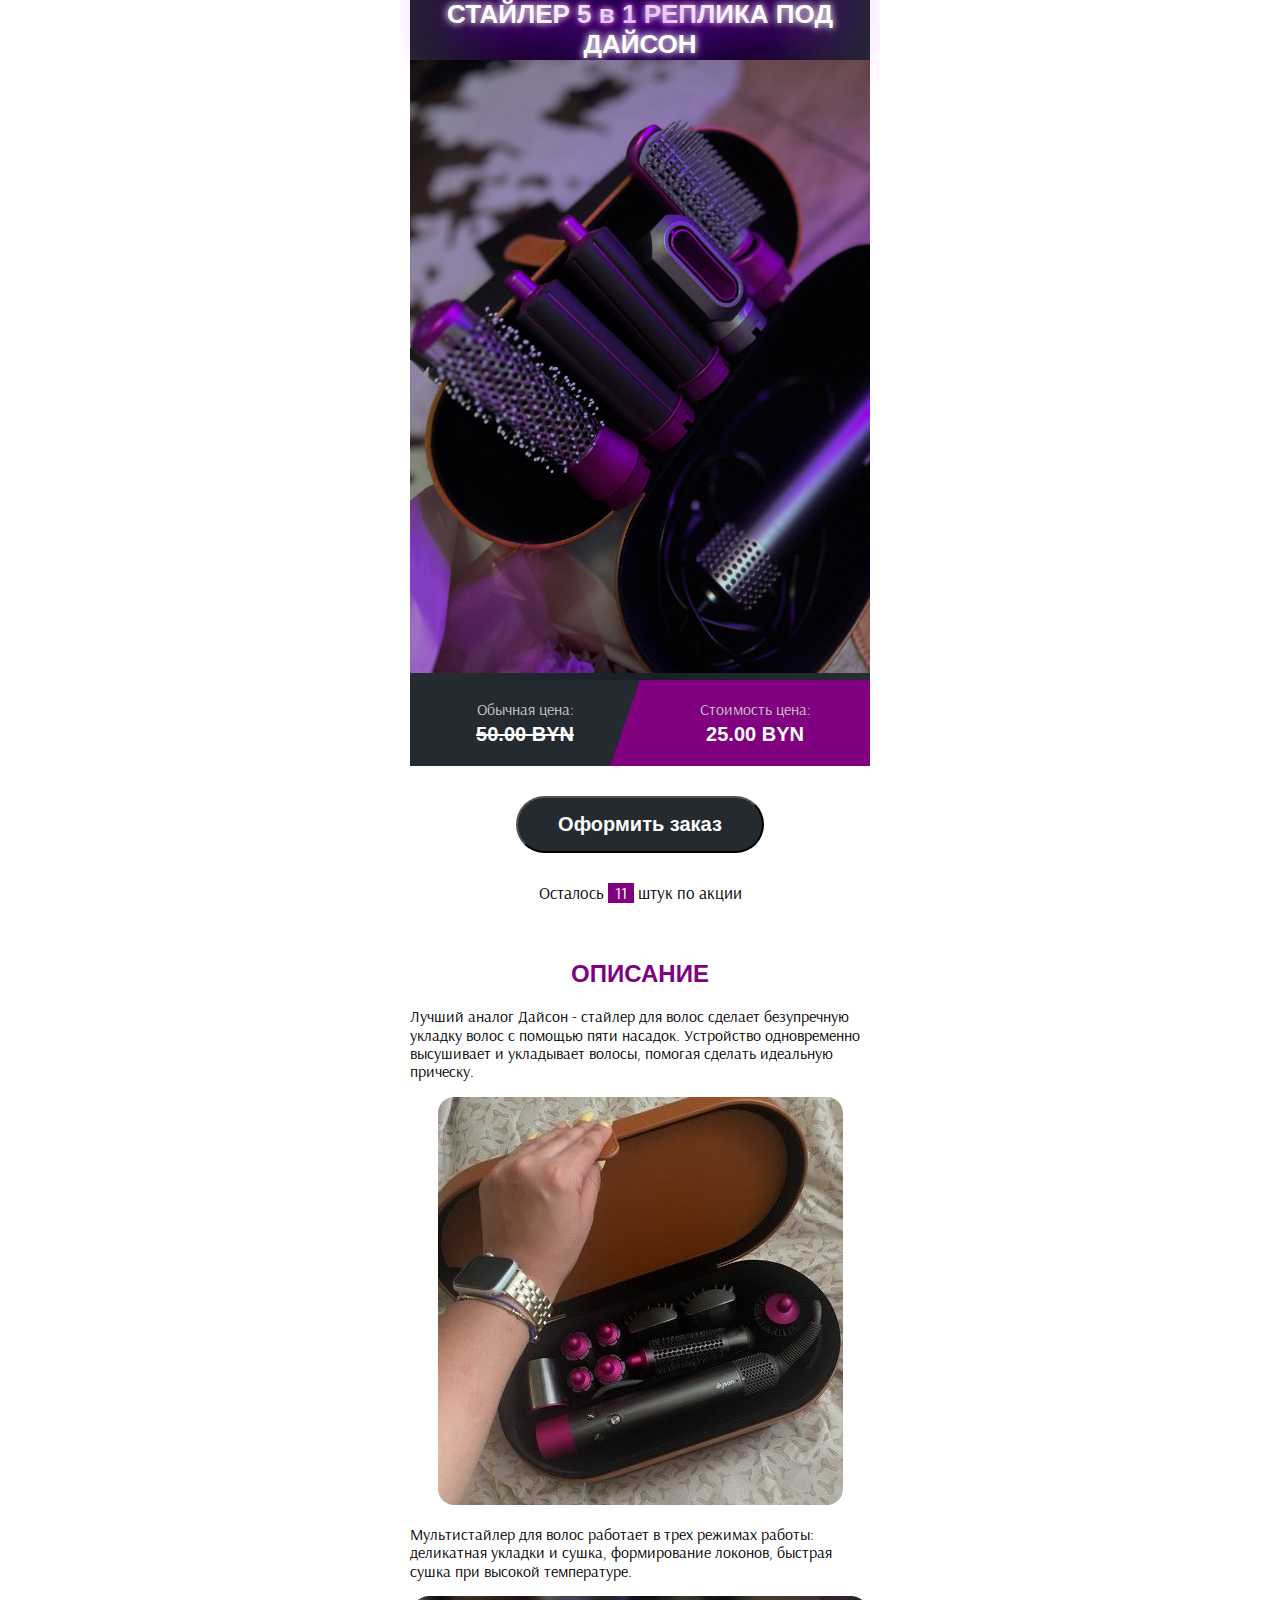
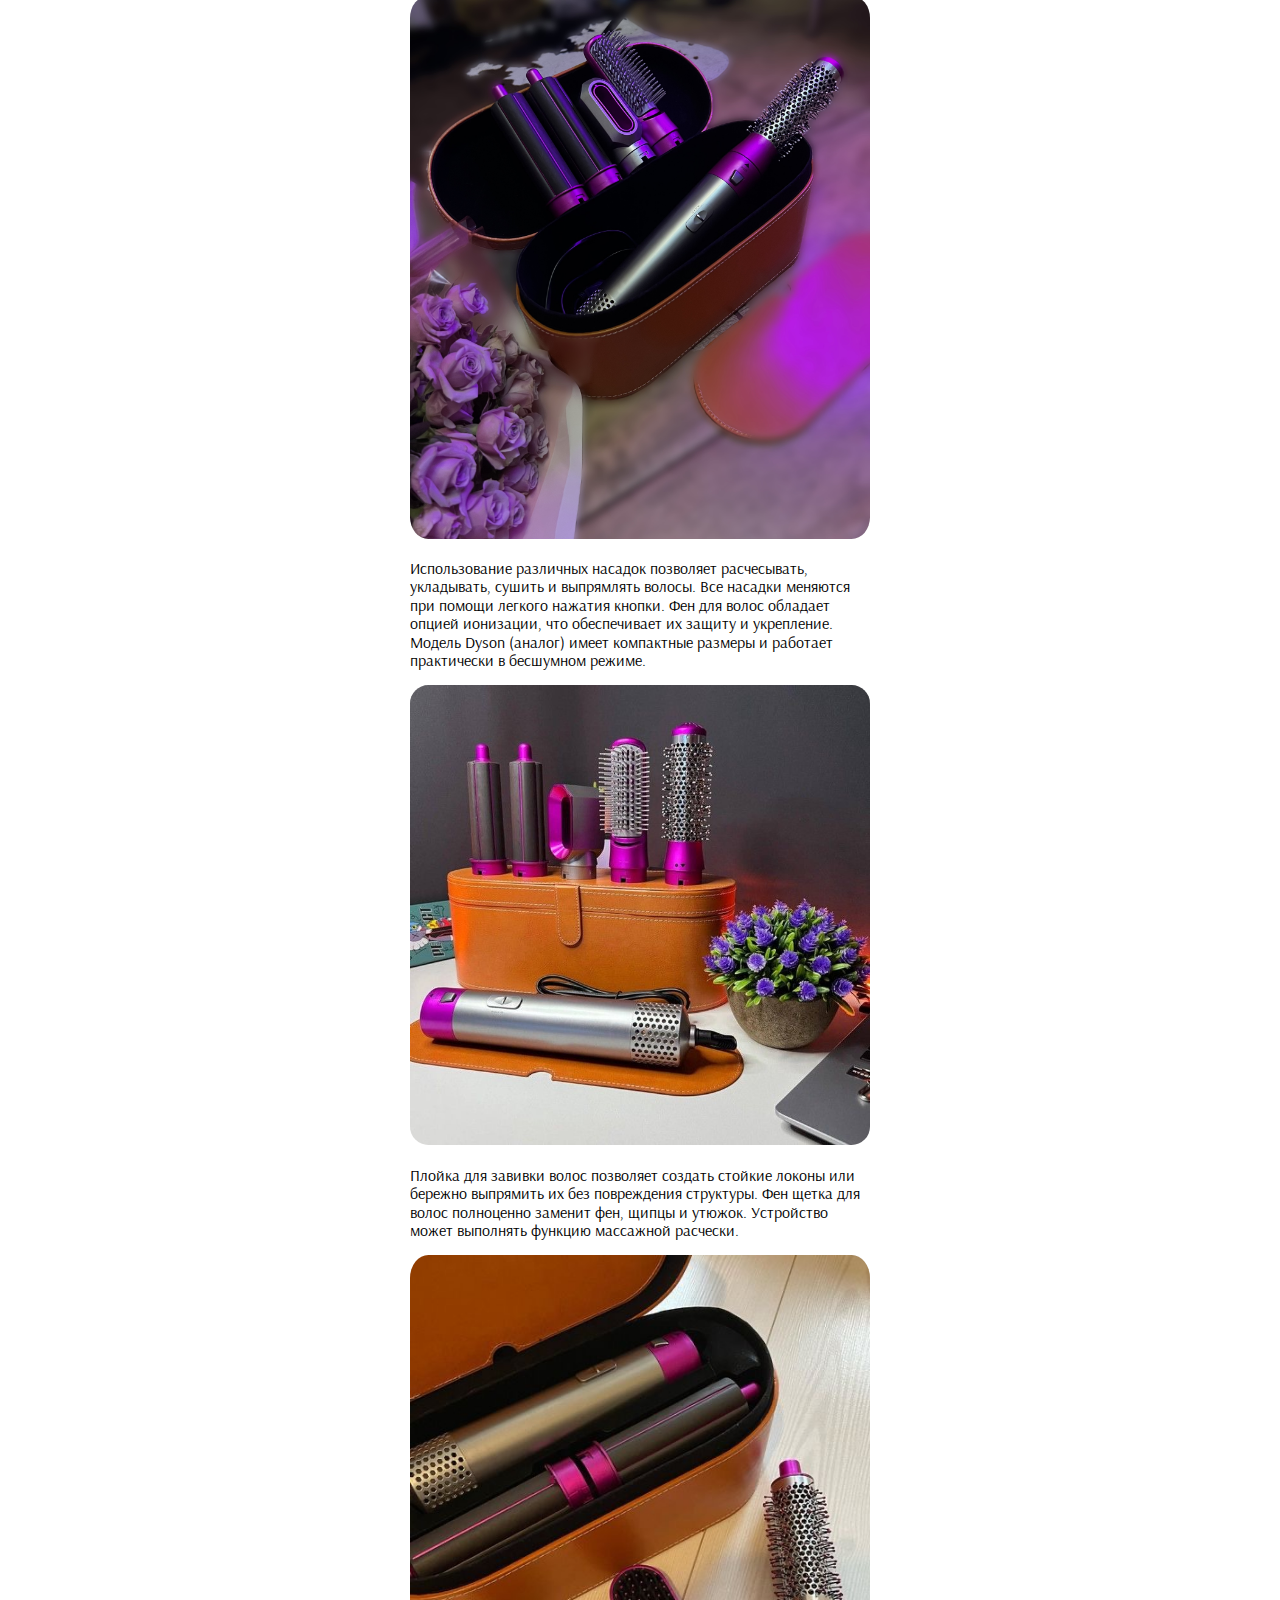
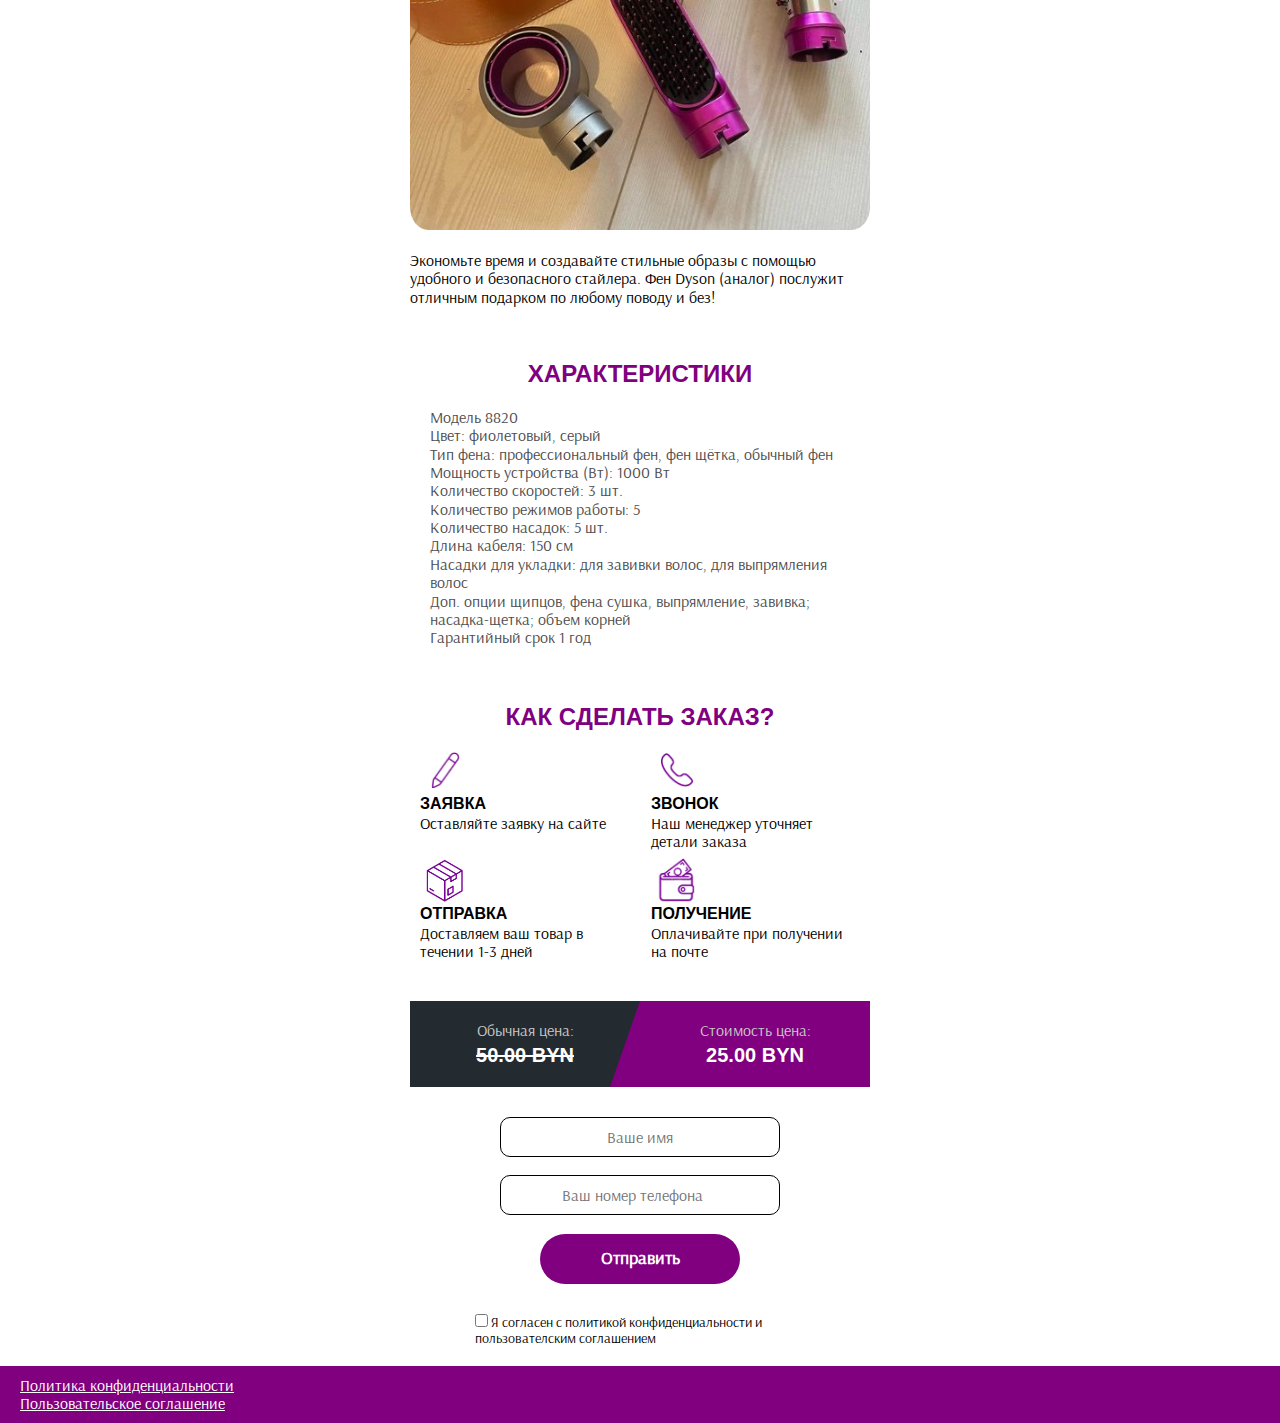
==== index.html @ 8eab5f80 "Add files via upload" ====
<!DOCTYPE html>
<html lang="en">
<head>
    <meta charset="UTF-8">
    <meta name="viewport" content="width=device-width, initial-scale=1.0">
    <title>Document</title>

    <link rel="stylesheet" href="normalize.css">
    <link rel="stylesheet" href="style.css">
</head>
<body>
    <main>
        <div class="container">
            <div class="wrapper">
                <h1 class="header__title neonText">СТАЙЛЕР 5 в 1 РЕПЛИКА ПОД ДАЙСОН
                <img class="img-hdr" src="img/IMG_9817.jpeg" alt=""></h1>
            </div>
        </div>
        

        <div class="price">
            <div class="container">
                <div class="main__price">
                    <div class="main__price-content content-1">
                        <p>Обычная цена:</p>
                        <h3 class="price-txt size" style="text-decoration: line-through;">50.00 BYN</h2>
                    </div>
                    <div class="main__price-content content-2">
                        <p>Стоимость цена:</p>
                        <h3 class="price-txt size">25.00 BYN</h2>
                    </div>
                </div>
            </div>
        </div> 
            
            
        <div class="main__btn">
            <button class="btn-style" id="#">Оформить заказ</button>
        </div> 

        <div class="sale">
            <div class="container">
                <p>Осталось <span class="sale-txt">11</span> штук по акции</p>
            </div>
        </div> <br><br>


        <div class="description">
            <div class="container">
                <div class="description__content">
                    <h2 class="description__title">ОПИСАНИЕ</h2>
                    <p class="description__txt">Лучший аналог Дайсон - стайлер для волос сделает безупречную укладку волос с помощью пяти насадок. Устройство одновременно высушивает и укладывает волосы, помогая сделать идеальную прическу. </p>
                    <div class="description__image"><img class="image" src="img/IMG_3408.JPG" alt=""></div>

                    <p class="description__txt">Мультистайлер для волос работает в трех режимах работы: деликатная укладки и сушка, формирование локонов, быстрая сушка при высокой температуре. </p>
                    <div class="description__image"><img class="image" src="img/IMG_9816.jpeg" alt=""></div>

                    <p class="description__txt">Использование различных насадок позволяет расчесывать, укладывать, сушить и выпрямлять волосы. Все насадки меняются при помощи легкого нажатия кнопки. Фен для волос обладает опцией ионизации, что обеспечивает их защиту и укрепление. Модель Dyson (аналог) имеет компактные размеры и работает практически в бесшумном режиме.</p>
                    <div class="description__image"><img class="image" src="img/IMG_2712.JPG" alt=""></div>   
                    <!--  -->

                    <p class="description__txt">Плойка для завивки волос позволяет создать стойкие локоны или бережно выпрямить их без повреждения структуры. Фен щетка для волос полноценно заменит фен, щипцы и утюжок. Устройство может выполнять функцию массажной расчески.</p>
                    <div class="description__image"><img class="image" src="img/IMG_2713.JPG" alt=""></div>
                    <!--  -->
                    
                    <p class="description__txt">Экономьте время и создавайте стильные образы с помощью удобного и безопасного стайлера. Фен Dyson (аналог) послужит отличным подарком по любому поводу и без!</p>
                </div>
            </div>
        </div> <br>


        <div class="character">
            <div class="container">
                <h2 class="character__title">ХАРАКТЕРИСТИКИ</h2>
                <ul>
                    <li>Модель 8820</li>
                    <li>Цвет: фиолетовый, серый</li>
                    <li>Тип фена: профессиональный фен, фен щётка, обычный фен</li>
                    <li>Мощность устройства (Вт): 1000 Вт</li>
                    <li>Количество скоростей: 3 шт.</li>
                    <li>Количество режимов работы: 5</li>
                    <li>Количество насадок: 5 шт.</li>
                    <li>Длина кабеля: 150 см</li>
                    <li>Насадки для укладки: для завивки волос, для выпрямления волос</li>
                    <li>Доп. опции щипцов, фена сушка, выпрямление, завивка; насадка-щетка; объем корней</li>
                    <li>Гарантийный срок 1 год</li>
                </ul>
            </div>
        </div> 


        <div class="order">
            <div class="container">
                <h2 class="order__title">КАК СДЕЛАТЬ ЗАКАЗ?</h2> 

                <div class="order__content">
                    <div class="order__content-1">
                        <div class="bg-cnt"><img class="phone" src="img/1.jpg" alt=""></div>
                        <h4>ЗАЯВКА</h4>
                        <p>Оставляйте заявку на сайте</p>
                    </div>

                    <div class="order__content-2">
                        <div class="bg-cnt"><img class="phone" src="img/2.jpg" alt=""></div>
                        <h4>ЗВОНОК</h4>
                        <p>Наш менеджер уточняет детали заказа</p>
                    </div>

                    <div class="order__content-3">
                        <div class="bg-cnt"><img class="element" src="img/3.jpg" alt=""></div>
                        <h4>ОТПРАВКА</h4>
                        <p>Доставляем ваш товар в течении 1-3 дней</p>
                    </div>

                    <div class="order__content-4">
                        <div class="bg-cnt"><img class="element" src="img/4.jpg" alt=""></div>
                        <h4>ПОЛУЧЕНИЕ</h4>
                        <p>Оплачивайте при получении на почте</p>
                    </div>
                </div>
            </div>
        </div>


        <div class="price">
            <div class="container">
                <div class="main__price">
                    <div class="main__price-content content-1">
                        <p>Обычная цена:</p>
                        <h3 class="price-txt size" style="text-decoration: line-through;">50.00 BYN</h2>
                    </div>
                    <div class="main__price-content content-2">
                        <p>Стоимость цена:</p>
                        <h3 class="price-txt size">25.00 BYN</h2>
                    </div>
                </div>
            </div>
        </div>  


        <div class="connection">
            <div class="container">
                <form  action="https://api.web3forms.com/submit" method="POST">
                    <!-- web3forms.com -->
                    <input
                    type="hidden"
                    name="access_key"
                    value="1832292f-d23a-4a47-8dd7-c31c534f6032"
                    />

                    <div class="connection__form">
                    <input
                    class="connection__input"
                    type="text"
                    name="name"
                    required
                    autocomplete="off"
                    placeholder="Ваше имя"
                  /></div> <br>

                  <div class="connection__form">
                  <input
                    class="connection__input"
                    type="number"
                    name="number"
                    required
                    autocomplete="off"
                    placeholder="Ваш номер телефона"
                  /></div> <br>

                  <div class="connection__el">
                  <input
                  class="connection__sent"
                  type="submit"
                  name="send"
                  required
                  autocomplete="off"
                  value="Отправить"
                /></div>
                </form>
            </div>
        </div>


        <div class="check">
            <div class="container">
                <div>
                    <input type="checkbox" id="scales" name="scales" />
                    <label for="scales">Я согласен с политикой конфиденциальности и пользователским соглашением</label>
                </div>
            </div>
        </div>


        <div class="footer">
            <div class="container"></div>
                <a href="#">Политика конфиденциальности</a><br>
                <a href="#">Пользовательское соглашение</a>
            </div>
        </div>
    </main>
</body>
</html>
---- style.css ----
html {
    box-sizing: border-box;
}

*,
*::before,
*::after {
    box-sizing: inherit;
}

a {
    color: inherit;
    text-decoration: none;
}

img {
    max-width: 100%;
}

@font-face {
    font-family: "Arsenal";
    src: url(fonts/Arsenal/Arsenal-Regular.ttf);
}

body {
    font-family: Arial, Helvetica, sans-serif;
}

p {
    font-family: "Arsenal";
}

.container {
    max-width: 480px !important;
    overflow: hidden;
    margin: 0 auto;
    background-color: #fff;
    padding: 0px 10px;
}
.wrapper {
    width: 100%;
}
.header__title {
    background: linear-gradient(90deg, #262D33 0%, rgb(24,31,37) 50%, #262D33 100%); /* ************* */
    color: #fff;
    font-size: 26px;
    font-weight: 700;
    text-align: center;
    margin: 0;
}

.neonText {
  color: #fff;
  text-shadow:
    0 0 7px #ffffffdb,
    0 0 10px #ffffff8e,
    0 0 42px rgb(144, 0, 211),
    0 0 82px rgb(144, 0, 211),
    0 0 92px rgb(144, 0, 211),
    0 0 102px rgb(144, 0, 211),
    0 0 151px rgb(144, 0, 211);
}
.img-hdr {
    max-width: 100%;
    height: auto;
}


/* price */
.main__price-content {
    width: 230px;
    text-align: center;
    float: left;
    color: #fff;
    padding: 20px 0;
}
.content-1 {
    background-color: #232a30;
}
.content-2 { 
    background-color: purple;  
}
.content-2:before {
    display: inline-block;
    margin: 0;
    margin-left: -145px;
    margin-top: -20px;
    position: absolute;
    content: '';
    width: 0;
      height: 0;
      border-bottom: 86.4px solid purple;
      border-left: 30px solid transparent;
}
.main__price-content p {
    margin: 0;
    padding-bottom: 5px;
    color: #c9c9c9;
}
.price-txt {
    margin: 0;
    font-weight: 800;
}
.size {
    font-size: 20px;
}


/* main__btn */
.main__btn {
    padding: 30px 10px;
    display: flex;
    justify-content: center;

}
.btn-style {
    background-color: #232a30;
    color: #fff;
    font-weight: 800;
    border-radius: 50px;
    border-color: none;
    font-size: 20px;
    padding: 15px 40px;
    animation: btn-style .6s infinite linear;
    transition: all .2s;
}
.btn-style:hover {
    animation: none;
}
@keyframes btn-style {
    0% {
      box-shadow: 0 0 10px 0px purple, 0 0 10px 0px purple; 
    }
    100% {
      box-shadow: 0 0 18px 6px rgba(255, 48, 26, 0), 0 0 4px 25px rgba(255, 48, 26, 0); 
    } 
}


/* sale */
.sale {
    text-align: center;
    font-size: 17px;
}
.sale p {
    margin: 0;
}
.sale-txt {
    padding: 7px;
    background-color: purple;
    color: #fff;
}


/* description */
.description__title {
    text-align: center;
    color: purple;
}
.description-txt {
    font-size: 14px;
    color: rgb(78, 77, 77);
}
.description__image {
    margin: 0 auto;
    text-align: center;
}
.image {
    border-radius:4%;
    overflow:hidden;
}


/* character */
.character ul {
    font-family: "Arsenal";
    list-style-type: none;
    color: rgb(78, 77, 77);
    font-size: 16px;
    padding: 0 20px;
}
.character__title {
    color: purple;
    text-align: center;
}


/* order */
.order {
    margin: 20px 20px 40px 20px;
}
.order__title {
    color: purple;
    text-align: center;
}
.order__content h4 {
    margin: 0;
}
.order__content p {
    margin: 0;
}
.order__content {
    display: grid;
    grid-template-columns: 1fr 1fr;
    gap: 5%;
    margin: 10px;

}
.bg-cnt {
    display: flex;
    justify-content: center;
    align-items: center;
    width: 40px;
    height: 40px;
    margin-bottom: 5px;
    margin-left: 5px;
}
.phone {
    width: 35px;
}
.element {
    width: 40px;
}


/* connection */
.connection {
    margin: 30px;
}
.connection__form {
    display: flex;
    justify-content: center;
}
.connection__input {
    font-family: "Arsenal";
    width: 280px;
    height: 40px;
    border: 1px solid;
    border-radius: 10px;
    padding: 7px 50px;
    text-align: center;
    background-color: #ffffffdf;
    font-size: 16px;
}
.connection__el {
    text-align: center;
}
.connection__sent {
    font-family: "Arsenal";
    width: 200px;
    height: 50px;
    border-radius: 50px;
    border: none;
    background-color: purple;
    color: #fff;
    font-weight: 600;
    font-size: 18px;
}
.connection__sent:hover {
    color: purple;
    background-color: #fff;
    font-weight: 600;
    border: 3px solid purple;
}


/* check */
.check {
    font-family: "Arsenal";
    margin: 0 auto;
    width: 350px;
    margin-bottom: 20px;
    font-size: 14px;
}


/* footer */
.footer {
    font-family: "Arsenal";
    background-color: purple;
    padding: 10px 20px 10px 20px;
    color: #fff;
    text-decoration: underline;
}
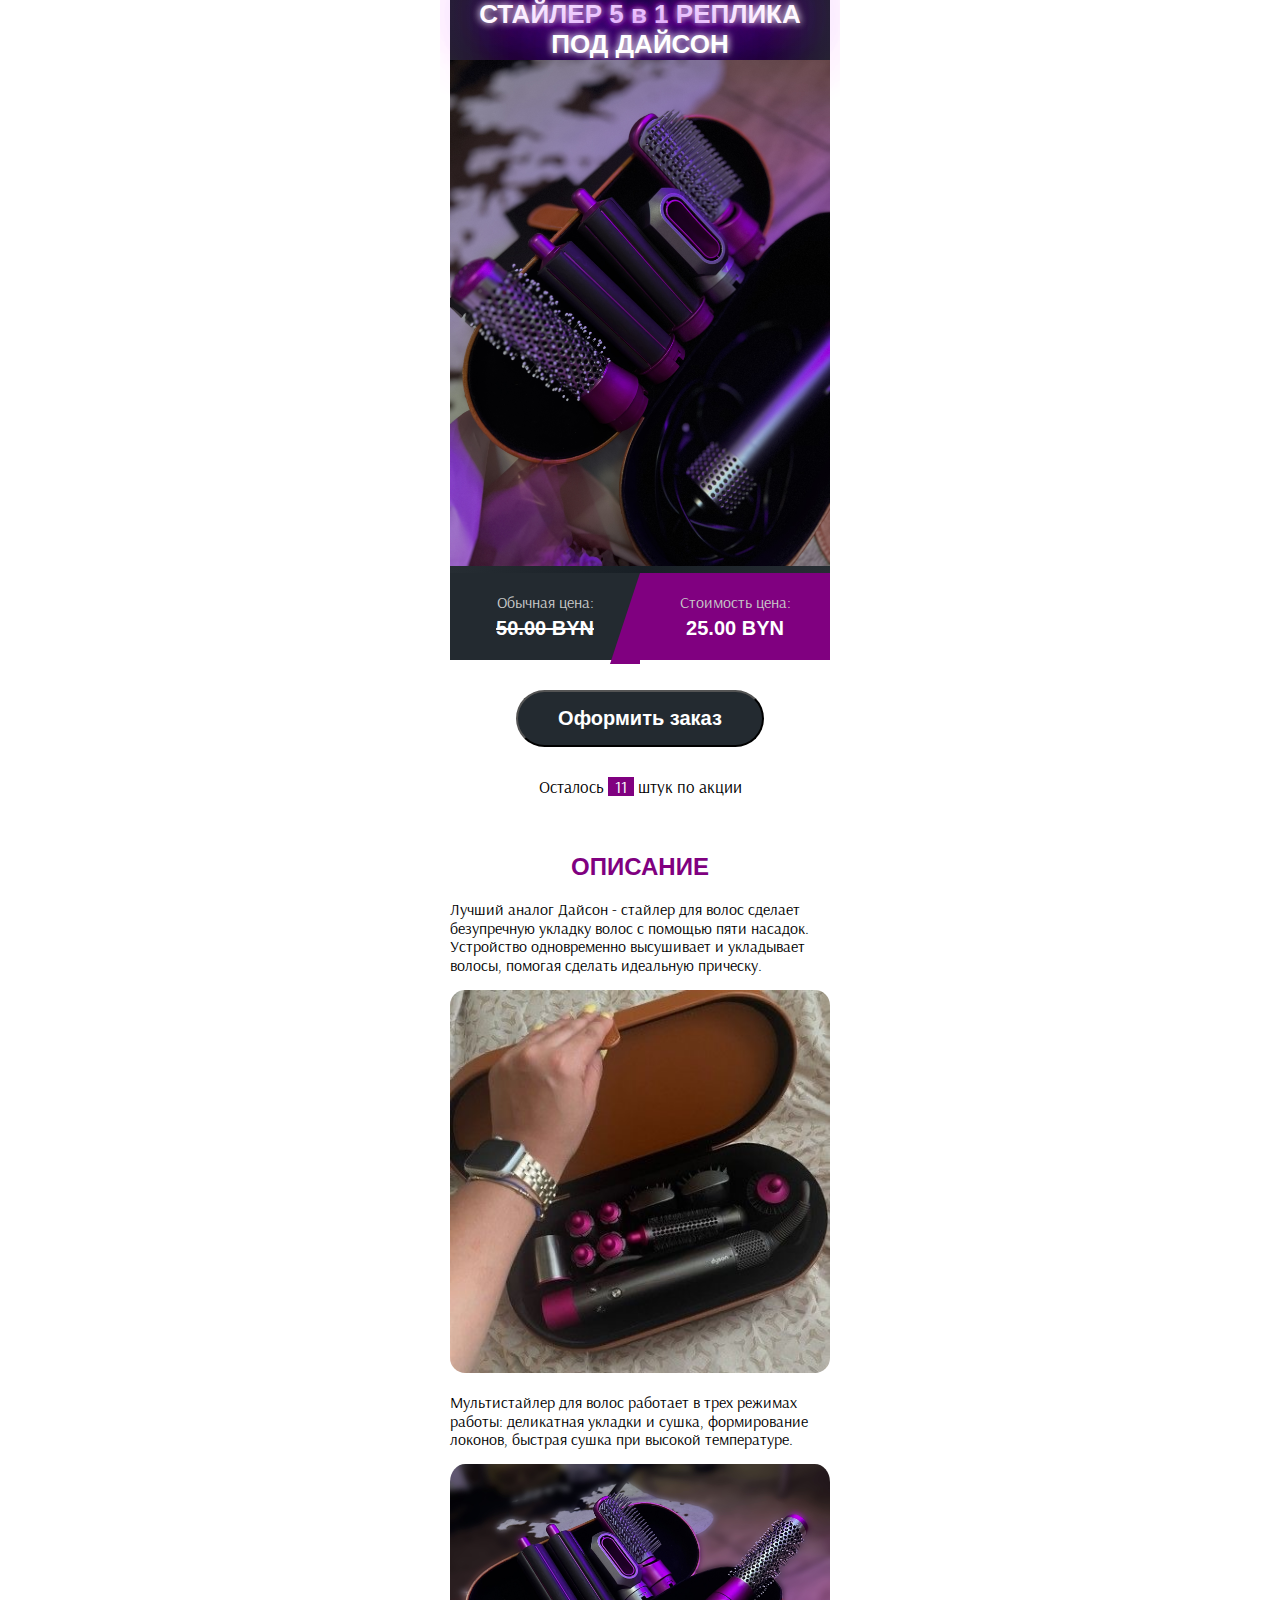
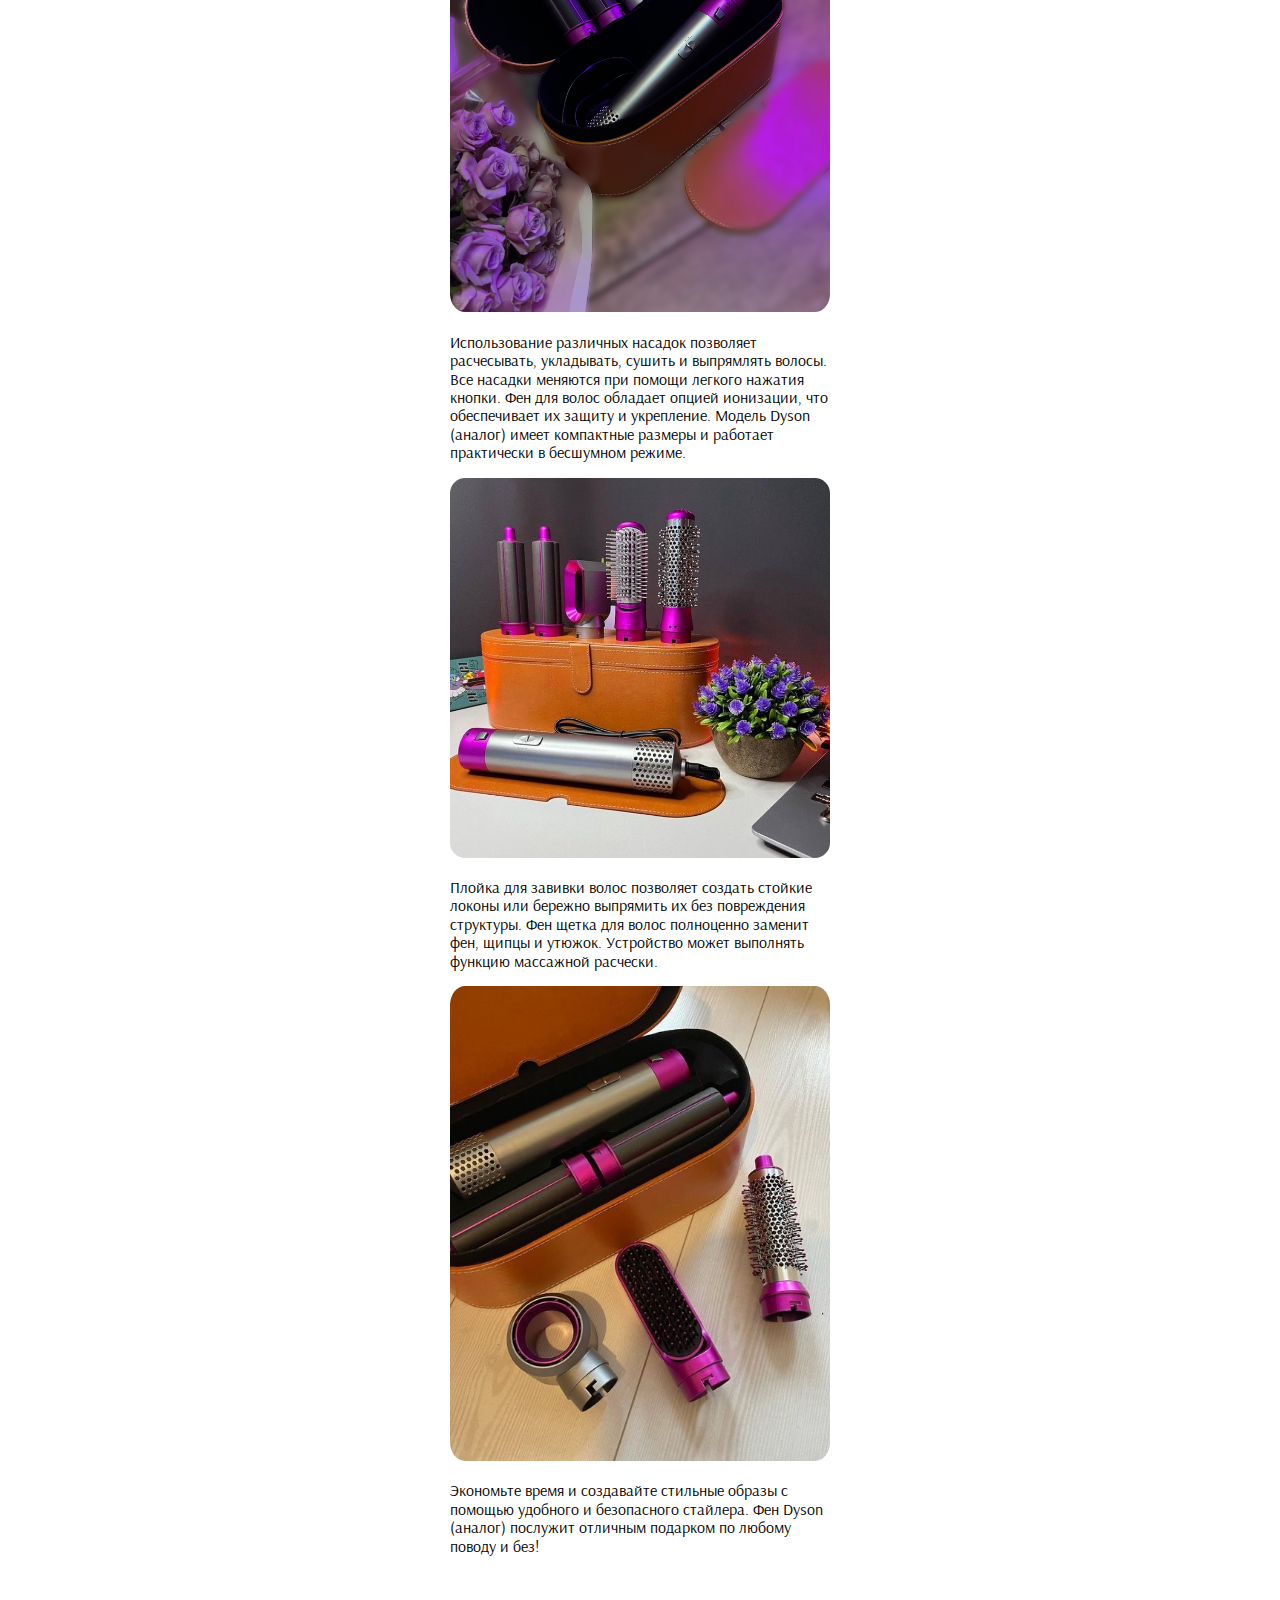
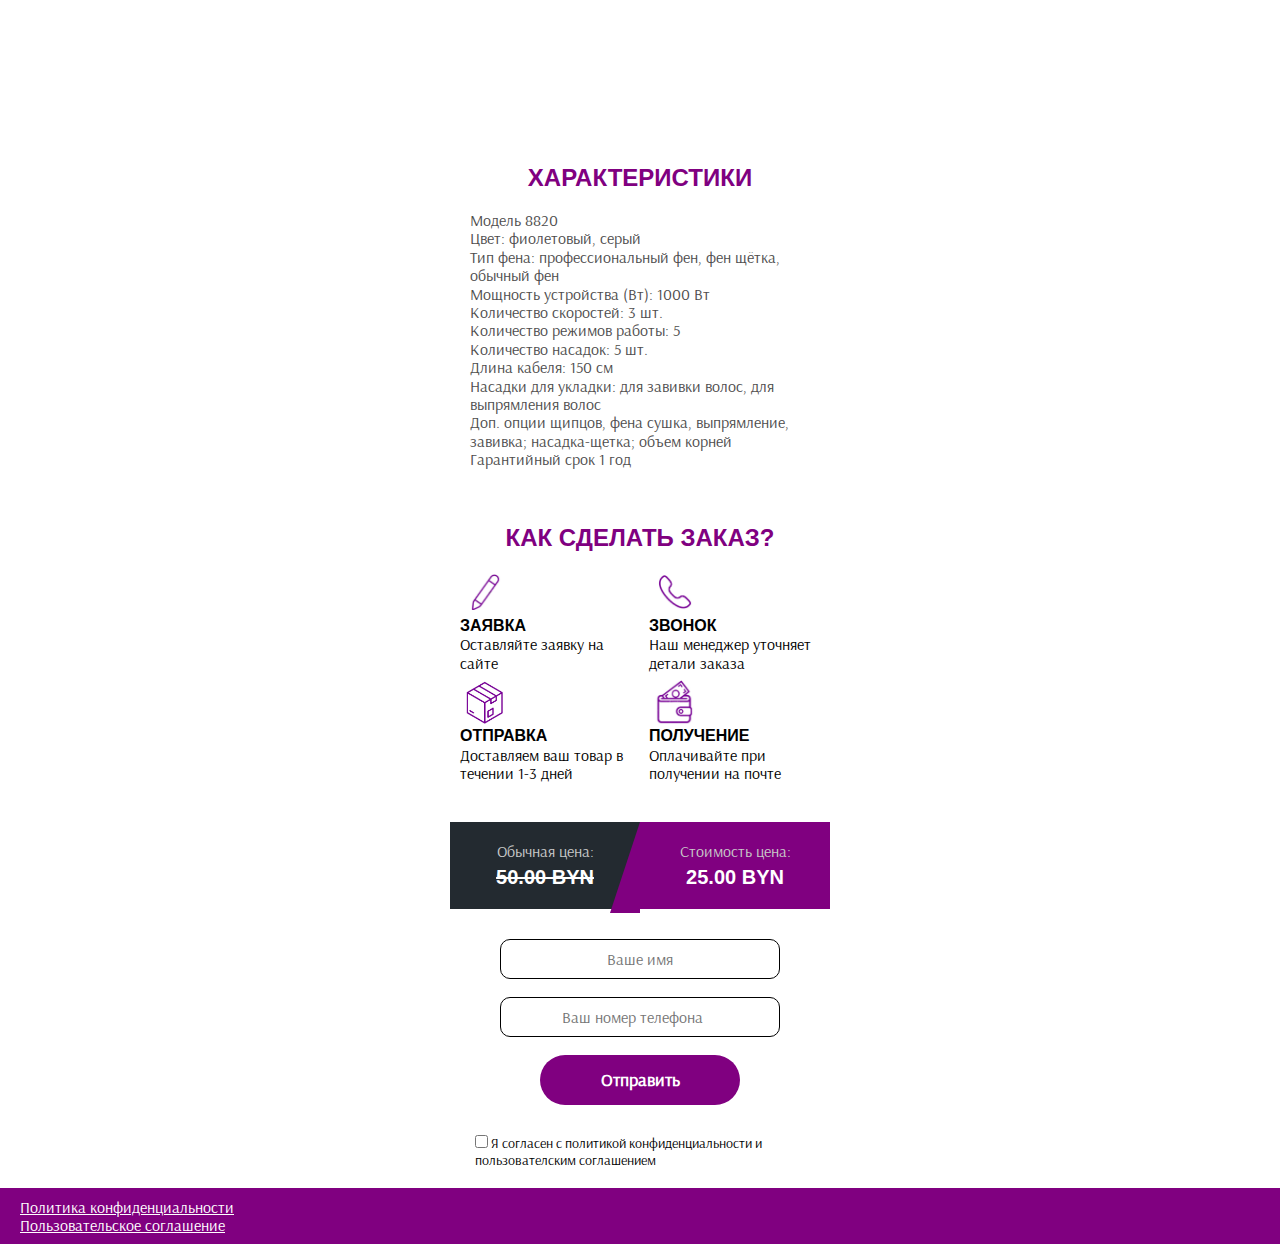
==== commit 36c90530: "Add files via upload" ====
--- a/index.html
+++ b/index.html
@@ -35,7 +35,7 @@
             
             
         <div class="main__btn">
-            <button class="btn-style" id="#">Оформить заказ</button>
+            <button class="btn-style"><a href="#form">Оформить заказ</a></button>
         </div> 
 
         <div class="sale">
@@ -64,6 +64,7 @@
                     <!--  -->
                     
                     <p class="description__txt">Экономьте время и создавайте стильные образы с помощью удобного и безопасного стайлера. Фен Dyson (аналог) послужит отличным подарком по любому поводу и без!</p>
+                    <div class=""><video width="350px" src="IMG_3468.MOV"></video></div>
                 </div>
             </div>
         </div> <br>
@@ -138,7 +139,7 @@
         </div>  
 
 
-        <div class="connection">
+        <div class="connection" id="form">
             <div class="container">
                 <form  action="https://api.web3forms.com/submit" method="POST">
                     <!-- web3forms.com -->
--- a/style.css
+++ b/style.css
@@ -31,7 +31,7 @@
 }
 
 .container {
-    max-width: 480px !important;
+    max-width: 400px !important;
     overflow: hidden;
     margin: 0 auto;
     background-color: #fff;
@@ -68,7 +68,7 @@
 
 /* price */
 .main__price-content {
-    width: 230px;
+    width: 190px;
     text-align: center;
     float: left;
     color: #fff;
@@ -83,13 +83,13 @@
 .content-2:before {
     display: inline-block;
     margin: 0;
-    margin-left: -145px;
+    margin-left: -125px;
     margin-top: -20px;
     position: absolute;
     content: '';
     width: 0;
       height: 0;
-      border-bottom: 86.4px solid purple;
+      border-bottom: 91px solid purple;
       border-left: 30px solid transparent;
 }
 .main__price-content p {
@@ -284,3 +284,44 @@
 }
 
 
+@media (max-width: 415px) {
+    .container {
+        max-width: 350px !important;
+    }
+    .main__price-content {
+        width: 165px;
+    }
+    .content-2:before {
+        margin-left: -112px;
+        content: '';
+        width: 0;
+        height: 0;
+        border-bottom: 91px solid purple;
+        border-left: 30px solid transparent;
+    }
+}
+
+@media (max-width: 370px) {
+    .container {
+        max-width: 330px !important;
+    }
+    .main__price-content {
+        width: 155px;
+    }
+    .content-2:before {
+        margin-left: -108px;
+        content: '';
+        width: 0;
+        height: 0;
+        border-bottom: 87px solid purple;
+        border-left: 30px solid transparent;
+    }
+    .size {
+        font-size: 17px;
+    }
+    video {
+        width: 320px;
+    }
+}
+
+
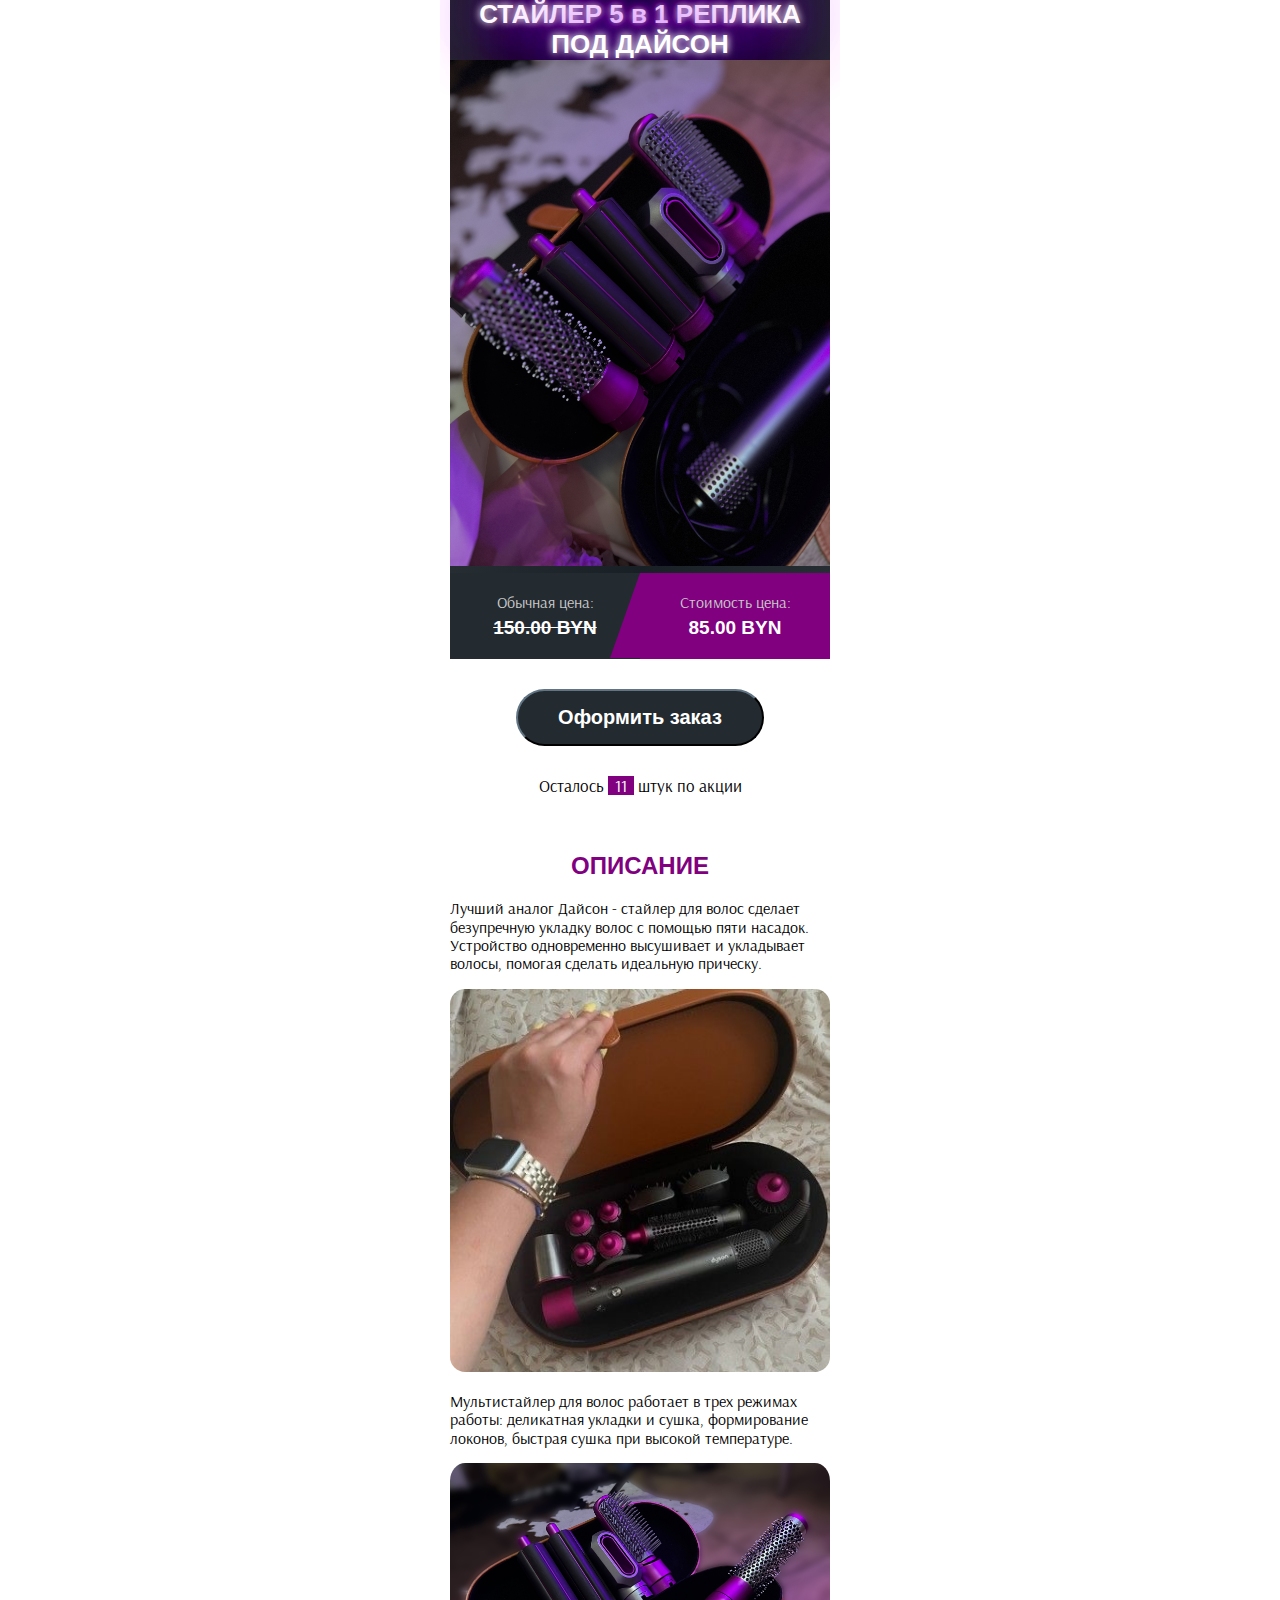
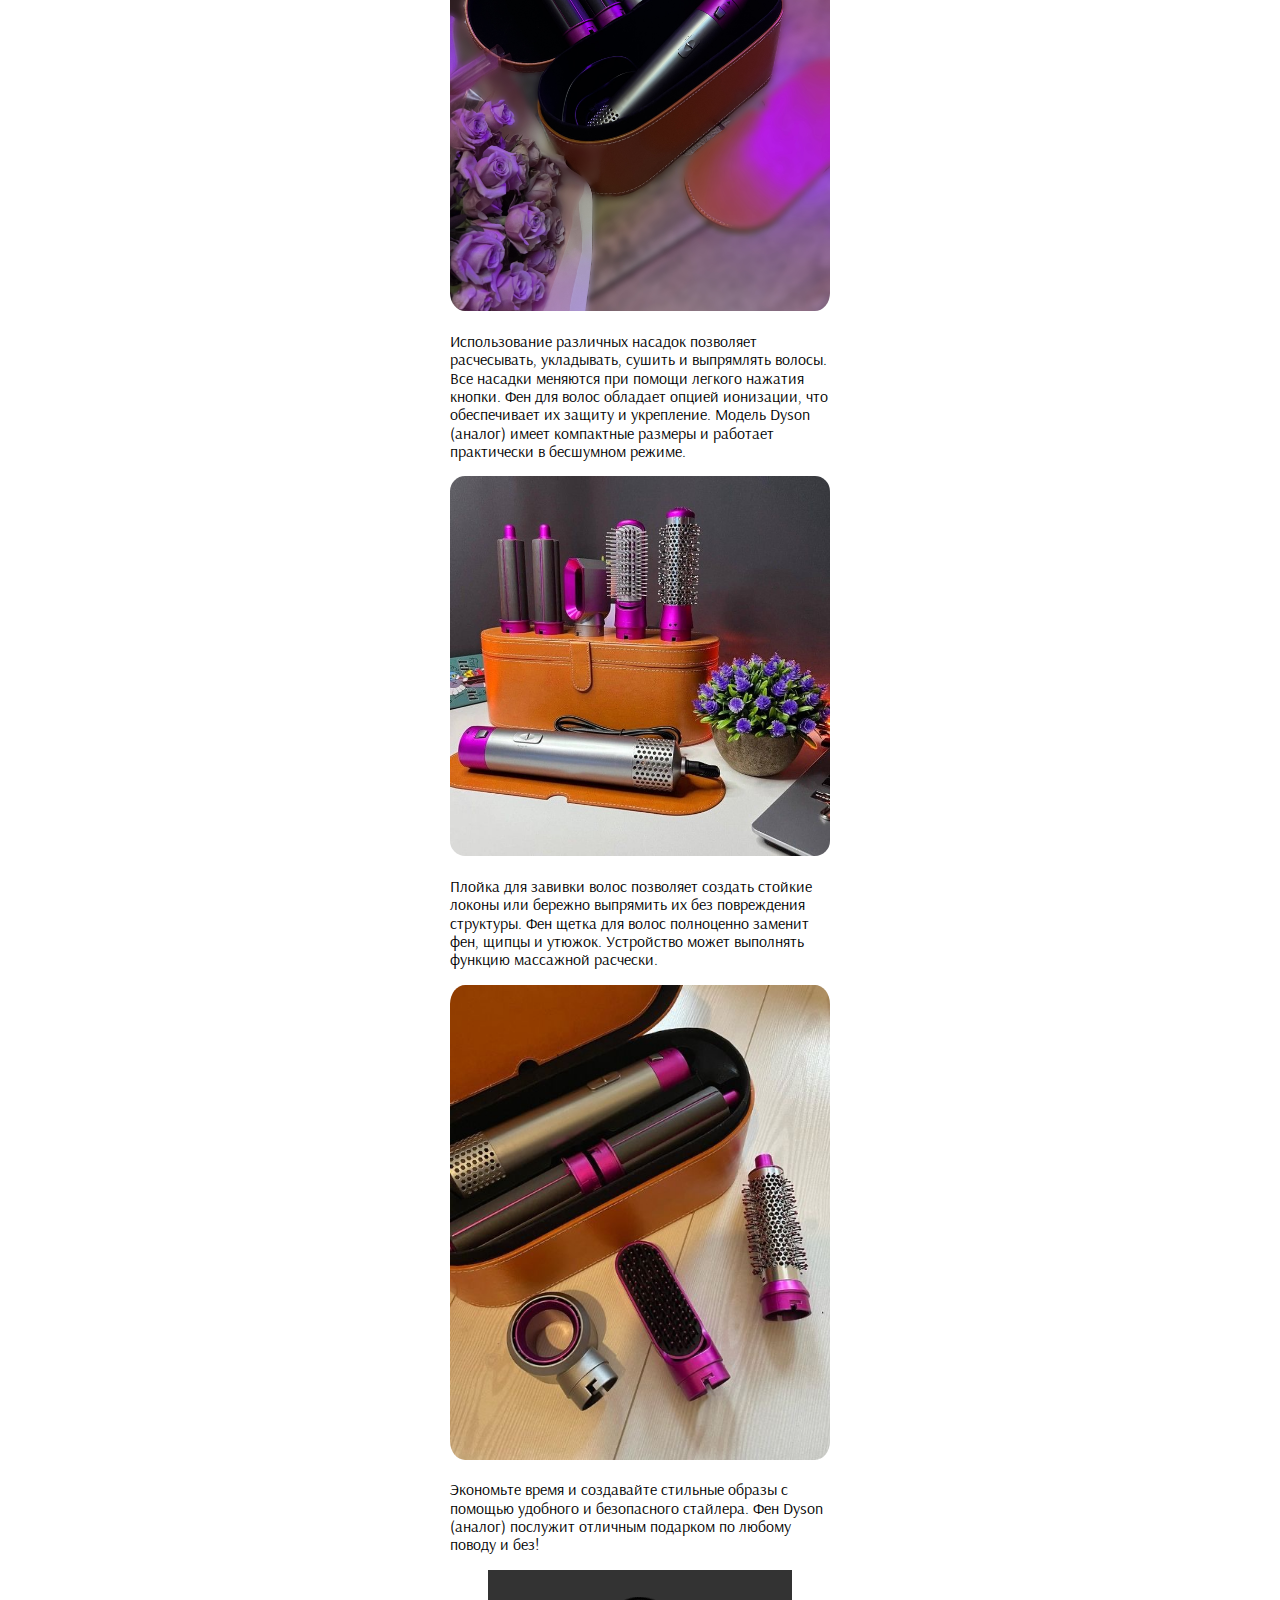
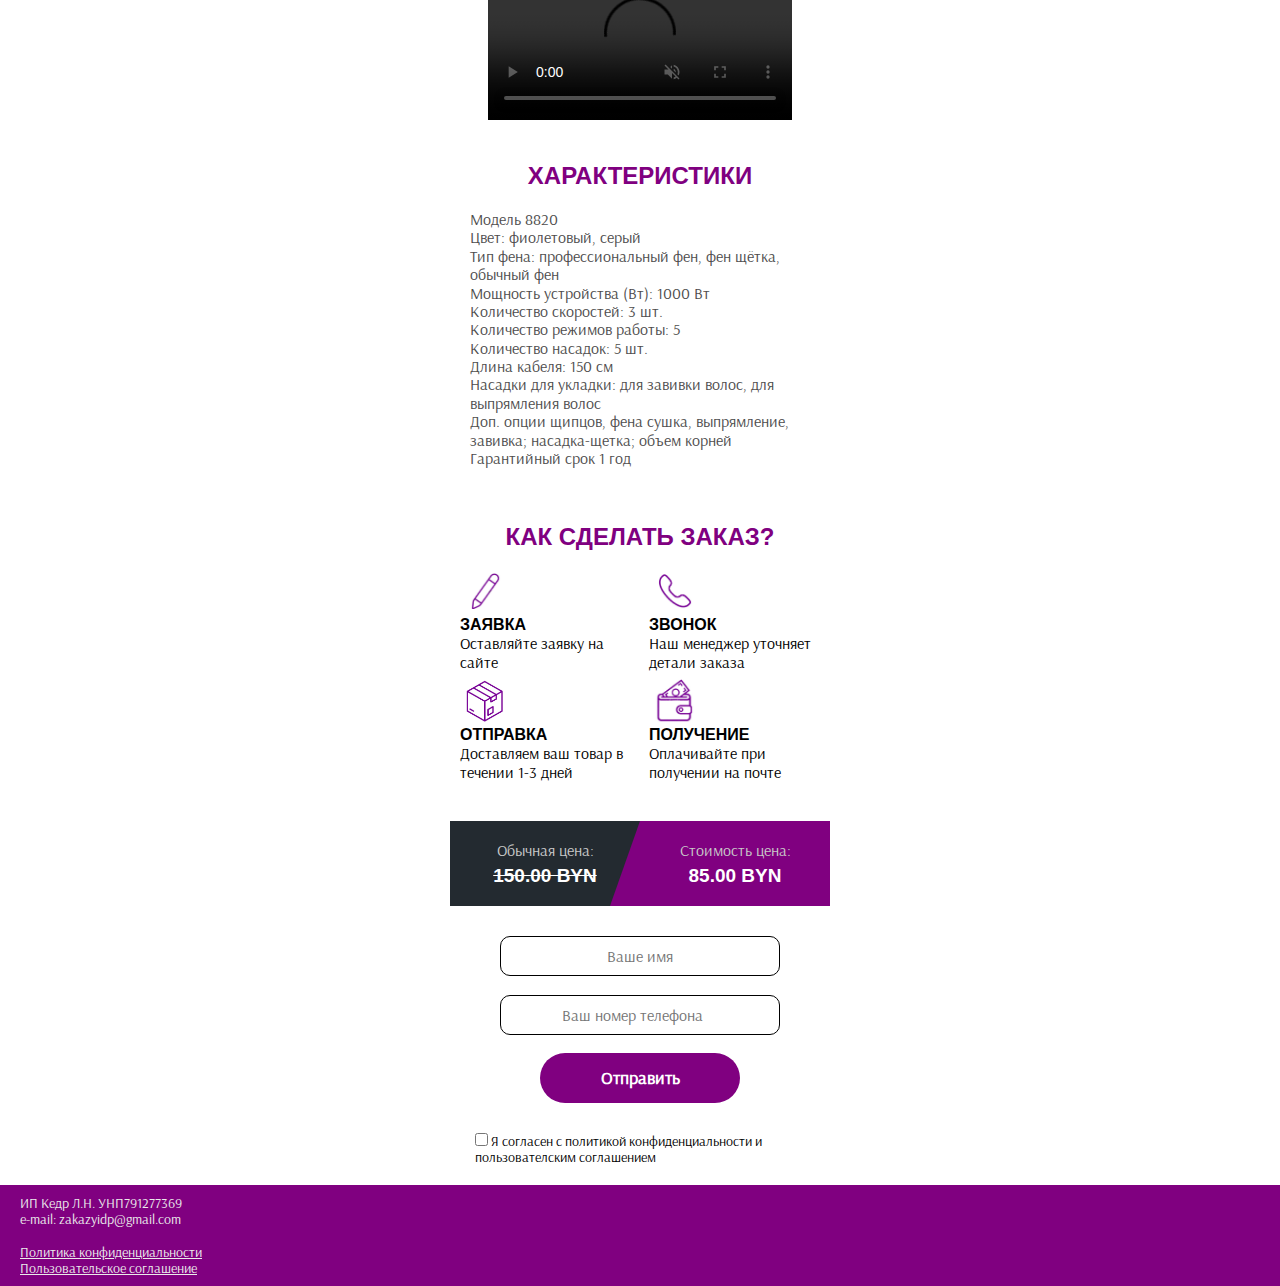
==== commit 774c2fe0: "Add files via upload" ====
--- a/index.html
+++ b/index.html
@@ -23,11 +23,11 @@
                 <div class="main__price">
                     <div class="main__price-content content-1">
                         <p>Обычная цена:</p>
-                        <h3 class="price-txt size" style="text-decoration: line-through;">50.00 BYN</h2>
+                        <h3 class="price-txt size" style="text-decoration: line-through;">150.00 BYN</h2>
                     </div>
                     <div class="main__price-content content-2">
                         <p>Стоимость цена:</p>
-                        <h3 class="price-txt size">25.00 BYN</h2>
+                        <h3 class="price-txt size">85.00 BYN</h2>
                     </div>
                 </div>
             </div>
@@ -64,7 +64,7 @@
                     <!--  -->
                     
                     <p class="description__txt">Экономьте время и создавайте стильные образы с помощью удобного и безопасного стайлера. Фен Dyson (аналог) послужит отличным подарком по любому поводу и без!</p>
-                    <div class=""><video width="350px" src="IMG_3468.MOV"></video></div>
+                    <div class="description__video"><video width="80%" src="video/IMG_3468.MOV" loop controls muted poster></video></div>
                 </div>
             </div>
         </div> <br>
@@ -128,11 +128,11 @@
                 <div class="main__price">
                     <div class="main__price-content content-1">
                         <p>Обычная цена:</p>
-                        <h3 class="price-txt size" style="text-decoration: line-through;">50.00 BYN</h2>
+                        <h3 class="price-txt size" style="text-decoration: line-through;">150.00 BYN</h2>
                     </div>
                     <div class="main__price-content content-2">
                         <p>Стоимость цена:</p>
-                        <h3 class="price-txt size">25.00 BYN</h2>
+                        <h3 class="price-txt size">85.00 BYN</h2>
                     </div>
                 </div>
             </div>
@@ -195,6 +195,8 @@
 
         <div class="footer">
             <div class="container"></div>
+                <p>ИП Кедр Л.Н. УНП791277369</p>
+                <p>e-mail: zakazyidp@gmail.com</p> <br>
                 <a href="#">Политика конфиденциальности</a><br>
                 <a href="#">Пользовательское соглашение</a>
             </div>
--- a/style.css
+++ b/style.css
@@ -1,327 +1,326 @@
 html {
-    box-sizing: border-box;
+  box-sizing: border-box;
 }
 
 *,
 *::before,
 *::after {
-    box-sizing: inherit;
+  box-sizing: inherit;
 }
 
 a {
-    color: inherit;
-    text-decoration: none;
+  color: inherit;
+  text-decoration: none;
 }
 
 img {
-    max-width: 100%;
+  max-width: 100%;
 }
 
 @font-face {
-    font-family: "Arsenal";
-    src: url(fonts/Arsenal/Arsenal-Regular.ttf);
+  font-family: "Arsenal";
+  src: url(fonts/Arsenal/Arsenal-Regular.ttf);
 }
 
 body {
-    font-family: Arial, Helvetica, sans-serif;
+  font-family: Arial, Helvetica, sans-serif;
 }
 
 p {
-    font-family: "Arsenal";
+  font-family: "Arsenal";
 }
 
 .container {
-    max-width: 400px !important;
-    overflow: hidden;
-    margin: 0 auto;
-    background-color: #fff;
-    padding: 0px 10px;
+  max-width: 400px !important;
+  overflow: hidden;
+  margin: 0 auto;
+  background-color: #fff;
+  padding: 0px 10px;
 }
 .wrapper {
-    width: 100%;
+  width: 100%;
 }
 .header__title {
-    background: linear-gradient(90deg, #262D33 0%, rgb(24,31,37) 50%, #262D33 100%); /* ************* */
-    color: #fff;
-    font-size: 26px;
-    font-weight: 700;
-    text-align: center;
-    margin: 0;
+  background: linear-gradient(
+    90deg,
+    #262d33 0%,
+    rgb(24, 31, 37) 50%,
+    #262d33 100%
+  ); /* ************* */
+  color: #fff;
+  font-size: 26px;
+  font-weight: 700;
+  text-align: center;
+  margin: 0;
 }
 
 .neonText {
   color: #fff;
-  text-shadow:
-    0 0 7px #ffffffdb,
-    0 0 10px #ffffff8e,
-    0 0 42px rgb(144, 0, 211),
-    0 0 82px rgb(144, 0, 211),
-    0 0 92px rgb(144, 0, 211),
-    0 0 102px rgb(144, 0, 211),
-    0 0 151px rgb(144, 0, 211);
+  text-shadow: 0 0 7px #ffffffdb, 0 0 10px #ffffff8e, 0 0 42px rgb(144, 0, 211),
+    0 0 82px rgb(144, 0, 211), 0 0 92px rgb(144, 0, 211),
+    0 0 102px rgb(144, 0, 211), 0 0 151px rgb(144, 0, 211);
 }
 .img-hdr {
-    max-width: 100%;
-    height: auto;
-}
-
+  max-width: 100%;
+  height: auto;
+}
 
 /* price */
 .main__price-content {
-    width: 190px;
-    text-align: center;
-    float: left;
-    color: #fff;
-    padding: 20px 0;
+  width: 190px;
+  text-align: center;
+  float: left;
+  color: #fff;
+  padding: 20px 0;
 }
 .content-1 {
-    background-color: #232a30;
-}
-.content-2 { 
-    background-color: purple;  
+  background-color: #232a30;
+}
+.content-2 {
+  background-color: purple;
 }
 .content-2:before {
-    display: inline-block;
-    margin: 0;
-    margin-left: -125px;
-    margin-top: -20px;
-    position: absolute;
-    content: '';
-    width: 0;
-      height: 0;
-      border-bottom: 91px solid purple;
-      border-left: 30px solid transparent;
+  display: inline-block;
+  margin: 0;
+  margin-left: -125px;
+  margin-top: -20px;
+  position: absolute;
+  content: "";
+  width: 0;
+  height: 0;
+  border-bottom: 85.24px solid purple;
+  border-left: 30px solid transparent;
 }
 .main__price-content p {
-    margin: 0;
-    padding-bottom: 5px;
-    color: #c9c9c9;
+  margin: 0;
+  padding-bottom: 5px;
+  color: #c9c9c9;
 }
 .price-txt {
-    margin: 0;
-    font-weight: 800;
+  margin: 0;
+  font-weight: 800;
 }
 .size {
-    font-size: 20px;
-}
-
+  font-size: 19px;
+}
 
 /* main__btn */
 .main__btn {
-    padding: 30px 10px;
-    display: flex;
-    justify-content: center;
-
+  padding: 30px 10px;
+  display: flex;
+  justify-content: center;
 }
 .btn-style {
-    background-color: #232a30;
-    color: #fff;
-    font-weight: 800;
-    border-radius: 50px;
-    border-color: none;
-    font-size: 20px;
-    padding: 15px 40px;
-    animation: btn-style .6s infinite linear;
-    transition: all .2s;
+  background-color: #232a30;
+  color: #fff;
+  font-weight: 800;
+  border-radius: 50px;
+  border-color: #232a30;
+  font-size: 20px;
+  padding: 15px 40px;
+  animation: btn-style 0.6s infinite linear;
+  transition: all 0.2s;
 }
 .btn-style:hover {
-    animation: none;
+  animation: none;
 }
 @keyframes btn-style {
-    0% {
-      box-shadow: 0 0 10px 0px purple, 0 0 10px 0px purple; 
-    }
-    100% {
-      box-shadow: 0 0 18px 6px rgba(255, 48, 26, 0), 0 0 4px 25px rgba(255, 48, 26, 0); 
-    } 
-}
-
+  0% {
+    box-shadow: 0 0 10px 0px purple, 0 0 10px 0px purple;
+  }
+  100% {
+    box-shadow: 0 0 18px 6px rgba(255, 48, 26, 0),
+      0 0 4px 25px rgba(255, 48, 26, 0);
+  }
+}
 
 /* sale */
 .sale {
-    text-align: center;
-    font-size: 17px;
+  text-align: center;
+  font-size: 17px;
 }
 .sale p {
-    margin: 0;
+  margin: 0;
 }
 .sale-txt {
-    padding: 7px;
-    background-color: purple;
-    color: #fff;
-}
-
+  padding: 7px;
+  background-color: purple;
+  color: #fff;
+}
 
 /* description */
 .description__title {
-    text-align: center;
-    color: purple;
+  text-align: center;
+  color: purple;
 }
 .description-txt {
-    font-size: 14px;
-    color: rgb(78, 77, 77);
+  font-size: 14px;
+  color: rgb(78, 77, 77);
 }
 .description__image {
-    margin: 0 auto;
-    text-align: center;
+  margin: 0 auto;
+  text-align: center;
 }
 .image {
-    border-radius:4%;
-    overflow:hidden;
-}
-
+  border-radius: 4%;
+  overflow: hidden;
+}
+.description__video {
+  text-align: center;
+}
 
 /* character */
 .character ul {
-    font-family: "Arsenal";
-    list-style-type: none;
-    color: rgb(78, 77, 77);
-    font-size: 16px;
-    padding: 0 20px;
+  font-family: "Arsenal";
+  list-style-type: none;
+  color: rgb(78, 77, 77);
+  font-size: 16px;
+  padding: 0 20px;
 }
 .character__title {
-    color: purple;
-    text-align: center;
-}
-
+  color: purple;
+  text-align: center;
+}
 
 /* order */
 .order {
-    margin: 20px 20px 40px 20px;
+  margin: 20px 20px 40px 20px;
 }
 .order__title {
-    color: purple;
-    text-align: center;
+  color: purple;
+  text-align: center;
 }
 .order__content h4 {
-    margin: 0;
+  margin: 0;
 }
 .order__content p {
-    margin: 0;
+  margin: 0;
 }
 .order__content {
-    display: grid;
-    grid-template-columns: 1fr 1fr;
-    gap: 5%;
-    margin: 10px;
-
+  display: grid;
+  grid-template-columns: 1fr 1fr;
+  gap: 5%;
+  margin: 10px;
 }
 .bg-cnt {
-    display: flex;
-    justify-content: center;
-    align-items: center;
-    width: 40px;
-    height: 40px;
-    margin-bottom: 5px;
-    margin-left: 5px;
+  display: flex;
+  justify-content: center;
+  align-items: center;
+  width: 40px;
+  height: 40px;
+  margin-bottom: 5px;
+  margin-left: 5px;
 }
 .phone {
-    width: 35px;
+  width: 35px;
 }
 .element {
-    width: 40px;
-}
-
+  width: 40px;
+}
 
 /* connection */
 .connection {
-    margin: 30px;
+  margin: 30px;
 }
 .connection__form {
-    display: flex;
-    justify-content: center;
+  display: flex;
+  justify-content: center;
 }
 .connection__input {
-    font-family: "Arsenal";
-    width: 280px;
-    height: 40px;
-    border: 1px solid;
-    border-radius: 10px;
-    padding: 7px 50px;
-    text-align: center;
-    background-color: #ffffffdf;
-    font-size: 16px;
+  font-family: "Arsenal";
+  width: 280px;
+  height: 40px;
+  border: 1px solid;
+  border-radius: 10px;
+  padding: 7px 50px;
+  text-align: center;
+  background-color: #ffffffdf;
+  font-size: 16px;
 }
 .connection__el {
-    text-align: center;
+  text-align: center;
 }
 .connection__sent {
-    font-family: "Arsenal";
-    width: 200px;
-    height: 50px;
-    border-radius: 50px;
-    border: none;
-    background-color: purple;
-    color: #fff;
-    font-weight: 600;
-    font-size: 18px;
+  font-family: "Arsenal";
+  width: 200px;
+  height: 50px;
+  border-radius: 50px;
+  border: none;
+  background-color: purple;
+  color: #fff;
+  font-weight: 600;
+  font-size: 18px;
 }
 .connection__sent:hover {
-    color: purple;
-    background-color: #fff;
-    font-weight: 600;
-    border: 3px solid purple;
-}
-
+  color: purple;
+  background-color: #fff;
+  font-weight: 600;
+  border: 3px solid purple;
+}
 
 /* check */
 .check {
-    font-family: "Arsenal";
-    margin: 0 auto;
-    width: 350px;
-    margin-bottom: 20px;
-    font-size: 14px;
-}
-
+  font-family: "Arsenal";
+  margin: 0 auto;
+  width: 350px;
+  margin-bottom: 20px;
+  font-size: 14px;
+}
 
 /* footer */
 .footer {
-    font-family: "Arsenal";
-    background-color: purple;
-    padding: 10px 20px 10px 20px;
-    color: #fff;
-    text-decoration: underline;
-}
-
+  font-family: "Arsenal";
+  background-color: purple;
+  padding: 10px 20px 10px 20px;
+  color: #ebebeb;
+  font-size: 14px;
+}
+.footer a {
+  text-decoration: underline;
+}
+.footer p {
+  margin: 0;
+}
 
 @media (max-width: 415px) {
-    .container {
-        max-width: 350px !important;
-    }
-    .main__price-content {
-        width: 165px;
-    }
-    .content-2:before {
-        margin-left: -112px;
-        content: '';
-        width: 0;
-        height: 0;
-        border-bottom: 91px solid purple;
-        border-left: 30px solid transparent;
-    }
+  .container {
+    max-width: 350px !important;
+  }
+  .main__price-content {
+    width: 165px;
+  }
+  .content-2:before {
+    margin-left: -112px;
+    content: "";
+    width: 0;
+    height: 0;
+    border-bottom: 85.24px solid purple;
+    border-left: 30px solid transparent;
+  }
 }
 
 @media (max-width: 370px) {
-    .container {
-        max-width: 330px !important;
-    }
-    .main__price-content {
-        width: 155px;
-    }
-    .content-2:before {
-        margin-left: -108px;
-        content: '';
-        width: 0;
-        height: 0;
-        border-bottom: 87px solid purple;
-        border-left: 30px solid transparent;
-    }
-    .size {
-        font-size: 17px;
-    }
-    video {
-        width: 320px;
-    }
-}
-
-
+  .container {
+    max-width: 330px !important;
+  }
+  .header__title {
+    font-size: 24px;
+  }
+  .main__price-content {
+    width: 155px;
+  }
+  .content-2:before {
+    margin-left: -107px;
+    content: "";
+    width: 0;
+    height: 0;
+    border-bottom: 82.94px solid purple;
+    border-left: 30px solid transparent;
+  }
+  .size {
+    font-size: 17px;
+  }
+  video {
+    width: 320px;
+  }
+}
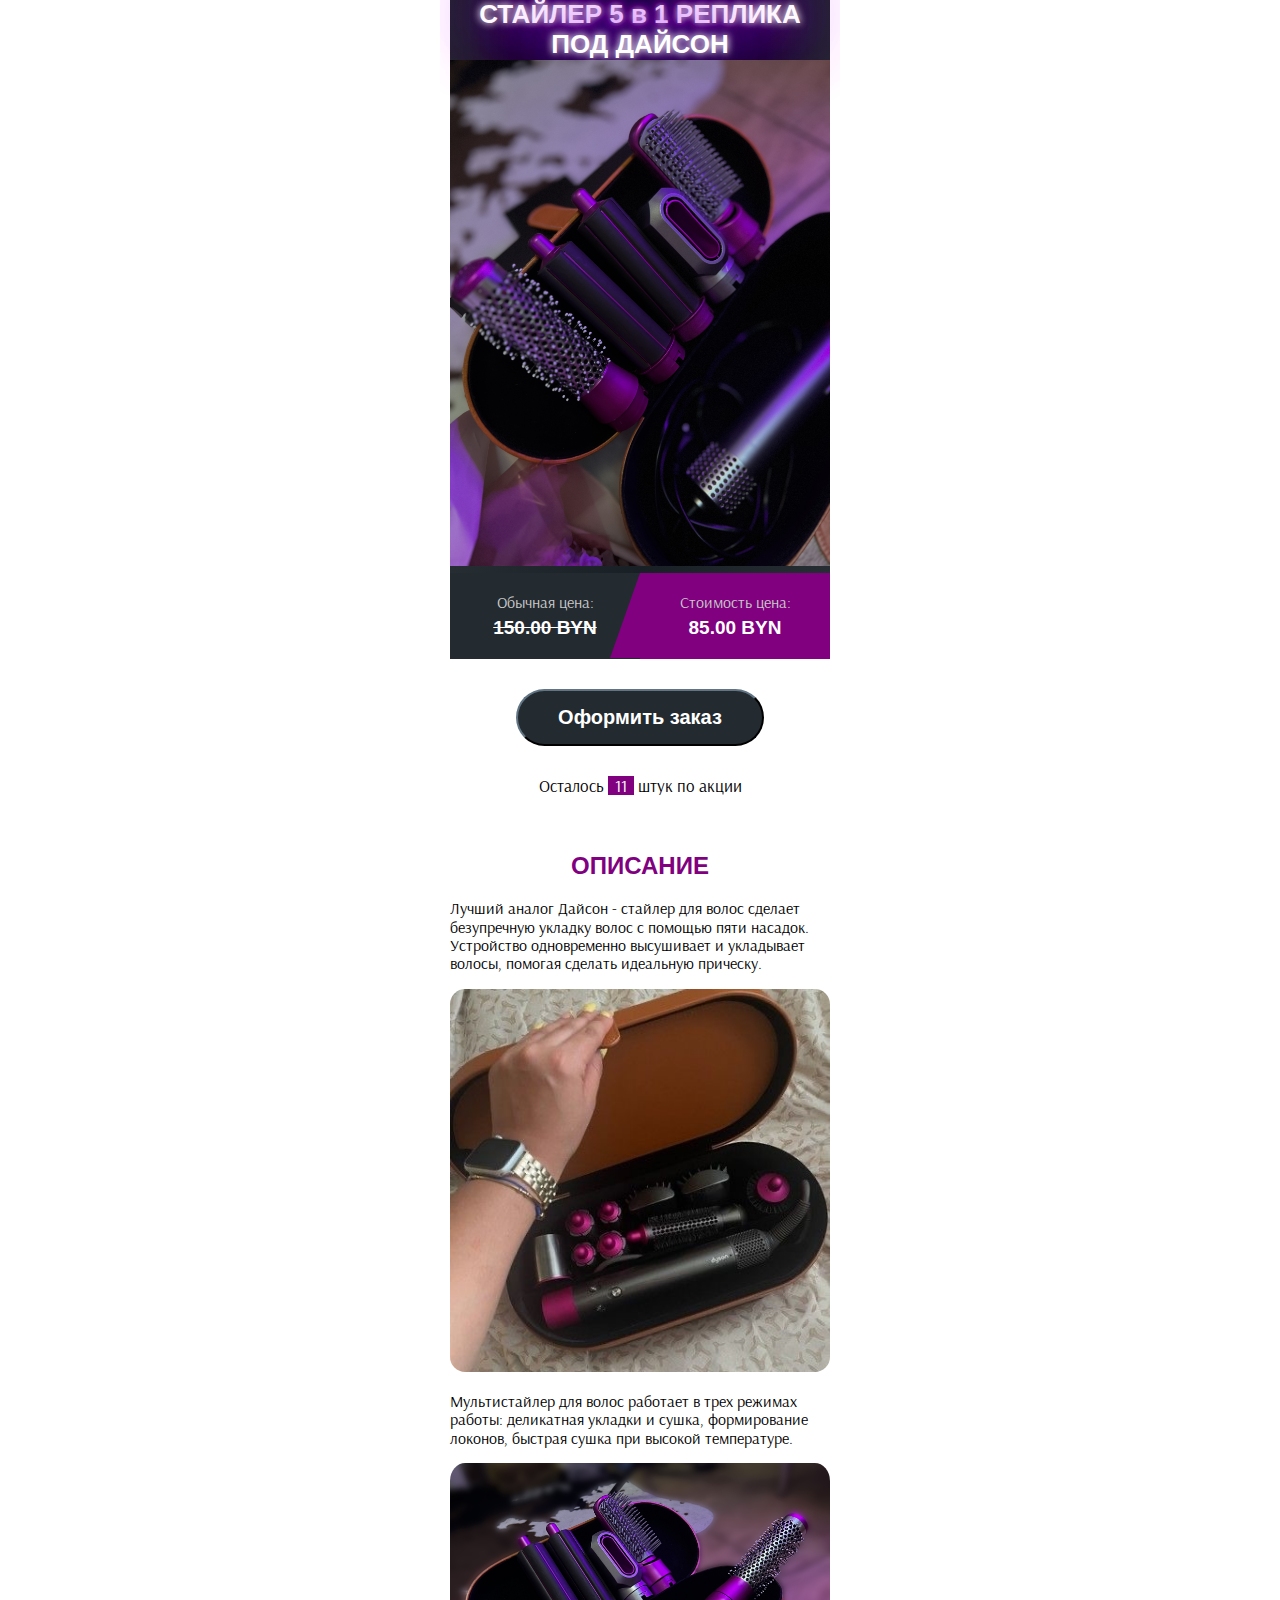
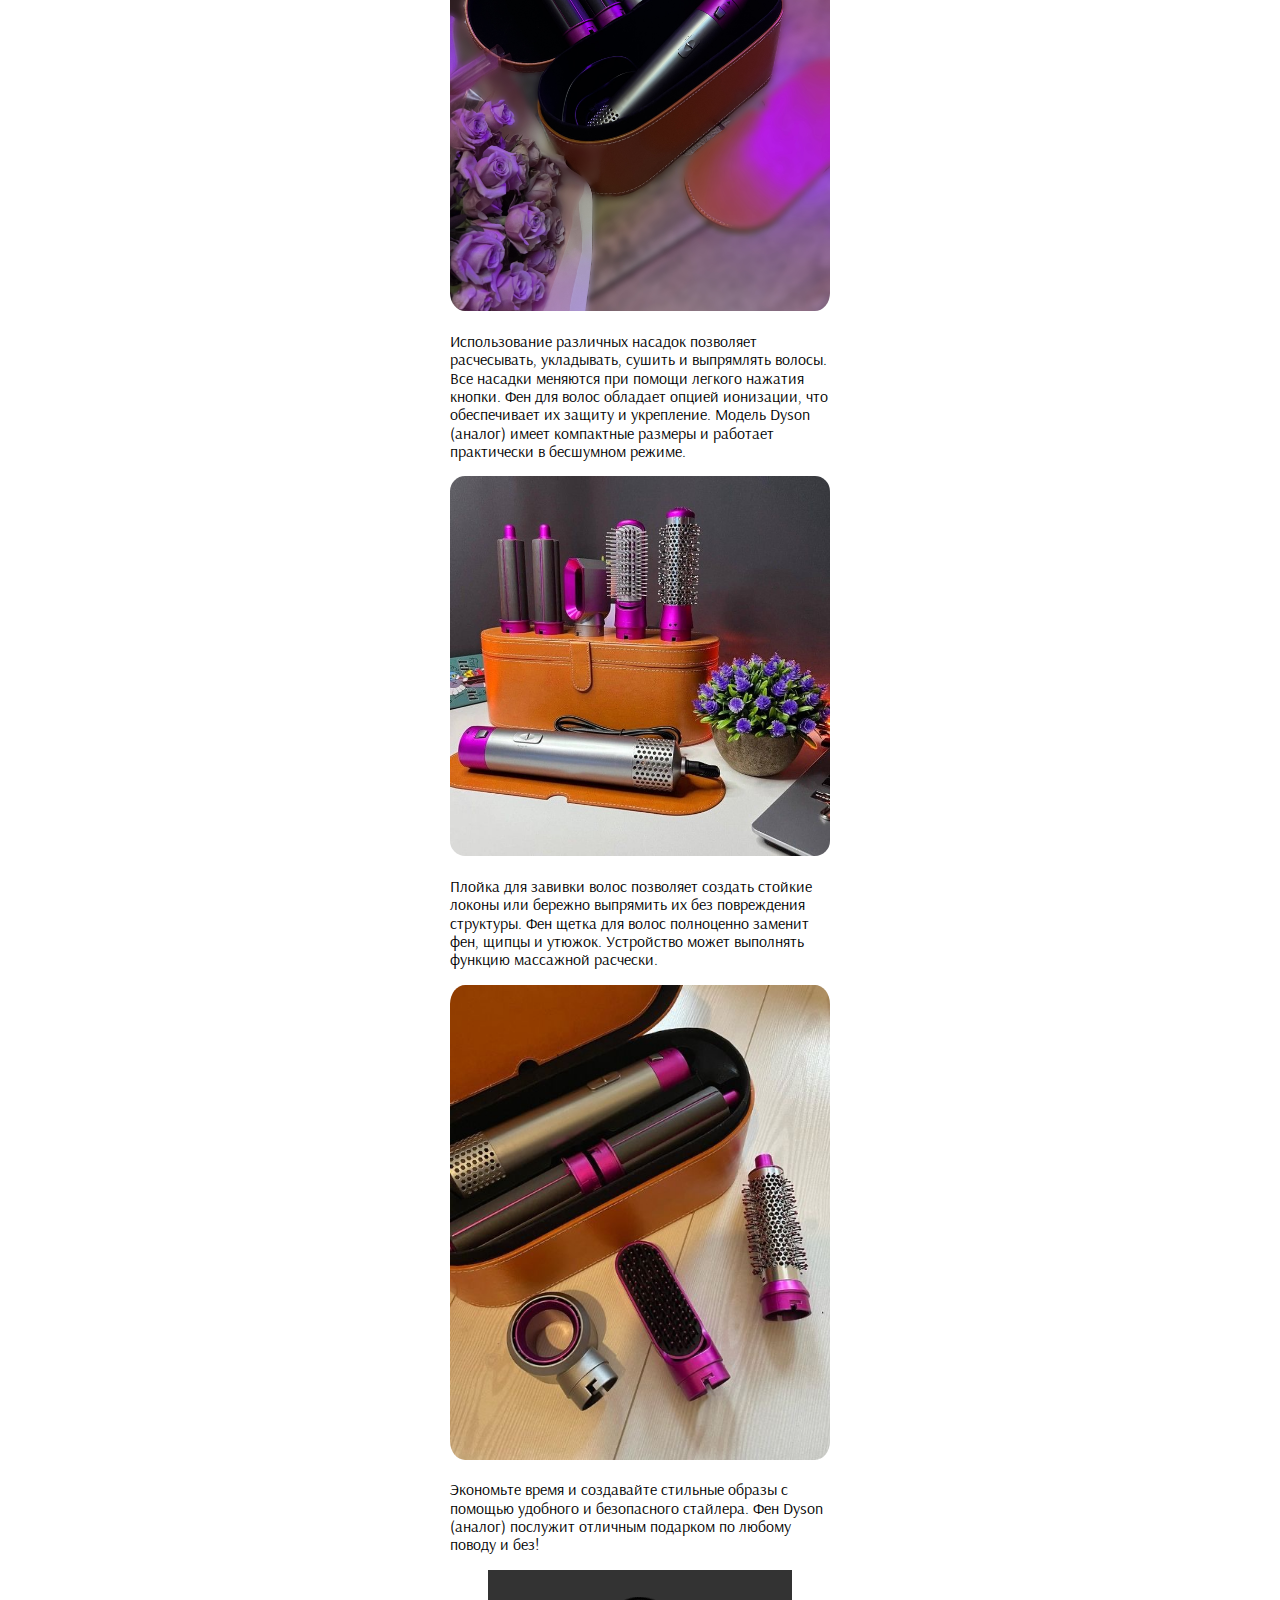
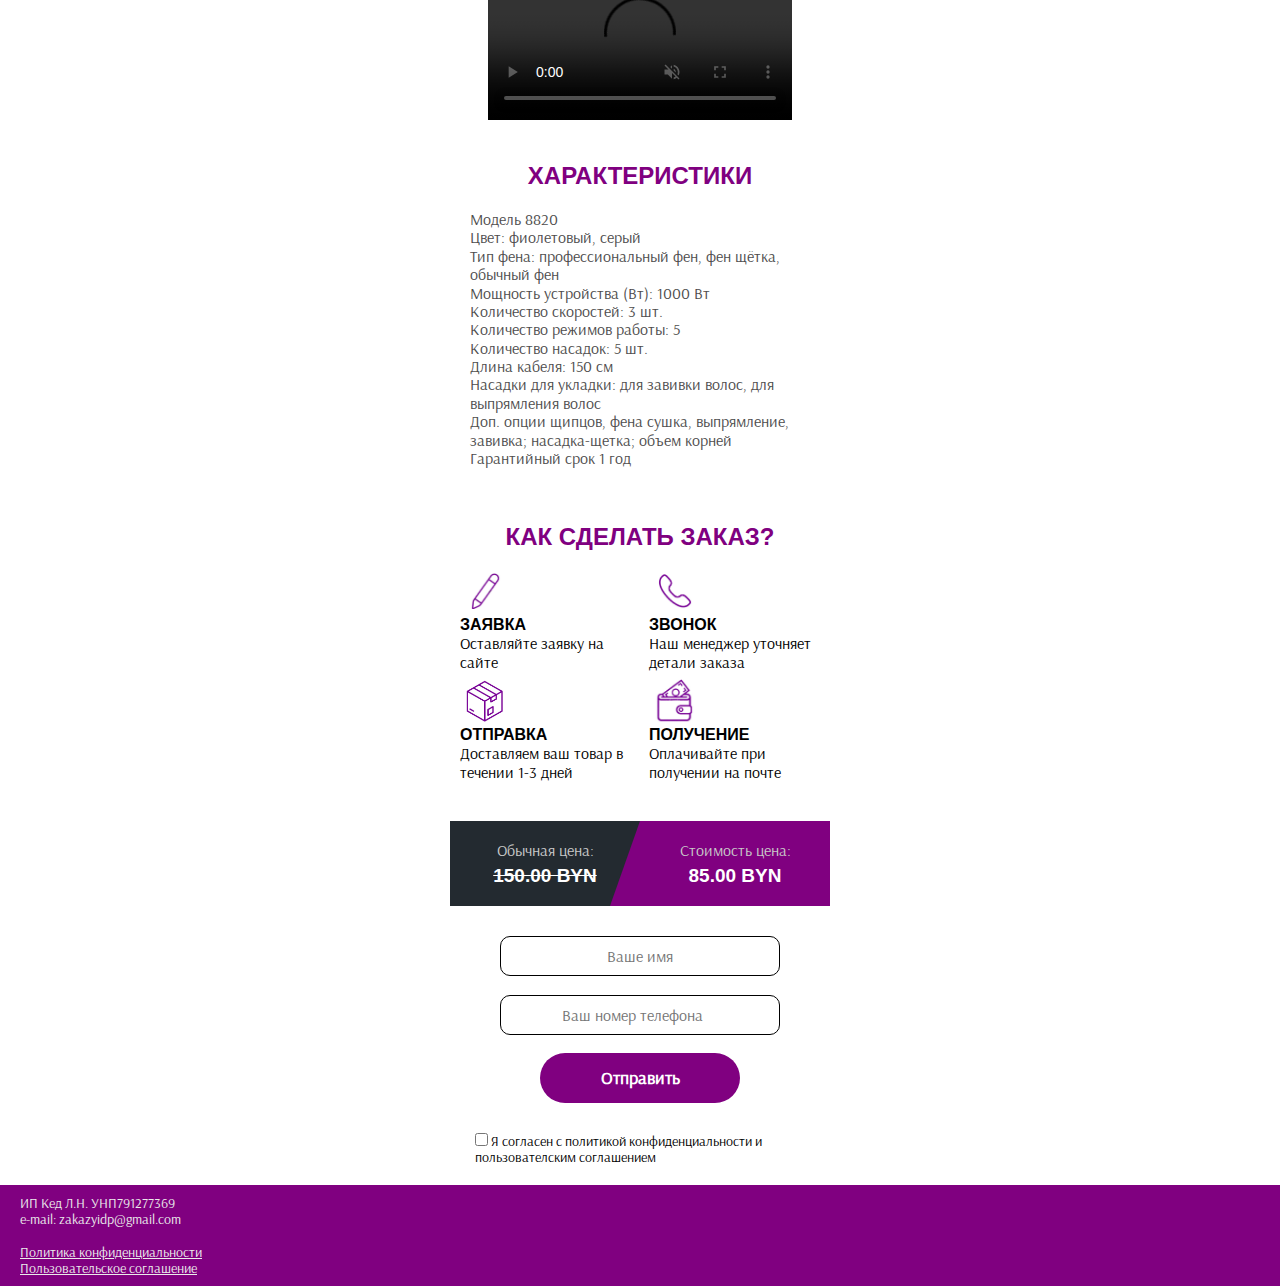
==== commit d1a47eef: "Add files via upload" ====
--- a/index.html
+++ b/index.html
@@ -146,7 +146,7 @@
                     <input
                     type="hidden"
                     name="access_key"
-                    value="1832292f-d23a-4a47-8dd7-c31c534f6032"
+                    value="75d012f7-1e57-402f-899e-efafd455acf8"
                     />
 
                     <div class="connection__form">
@@ -195,7 +195,7 @@
 
         <div class="footer">
             <div class="container"></div>
-                <p>ИП Кедр Л.Н. УНП791277369</p>
+                <p>ИП Кед Л.Н. УНП791277369</p>
                 <p>e-mail: zakazyidp@gmail.com</p> <br>
                 <a href="#">Политика конфиденциальности</a><br>
                 <a href="#">Пользовательское соглашение</a>
--- a/style.css
+++ b/style.css
@@ -88,7 +88,7 @@
   content: "";
   width: 0;
   height: 0;
-  border-bottom: 85.24px solid purple;
+  border-bottom: 85.2px solid purple;
   border-left: 30px solid transparent;
 }
 .main__price-content p {
@@ -294,7 +294,7 @@
     content: "";
     width: 0;
     height: 0;
-    border-bottom: 85.24px solid purple;
+    border-bottom: 85.2px solid purple;
     border-left: 30px solid transparent;
   }
 }
@@ -314,7 +314,7 @@
     content: "";
     width: 0;
     height: 0;
-    border-bottom: 82.94px solid purple;
+    border-bottom: 82.9px solid purple;
     border-left: 30px solid transparent;
   }
   .size {
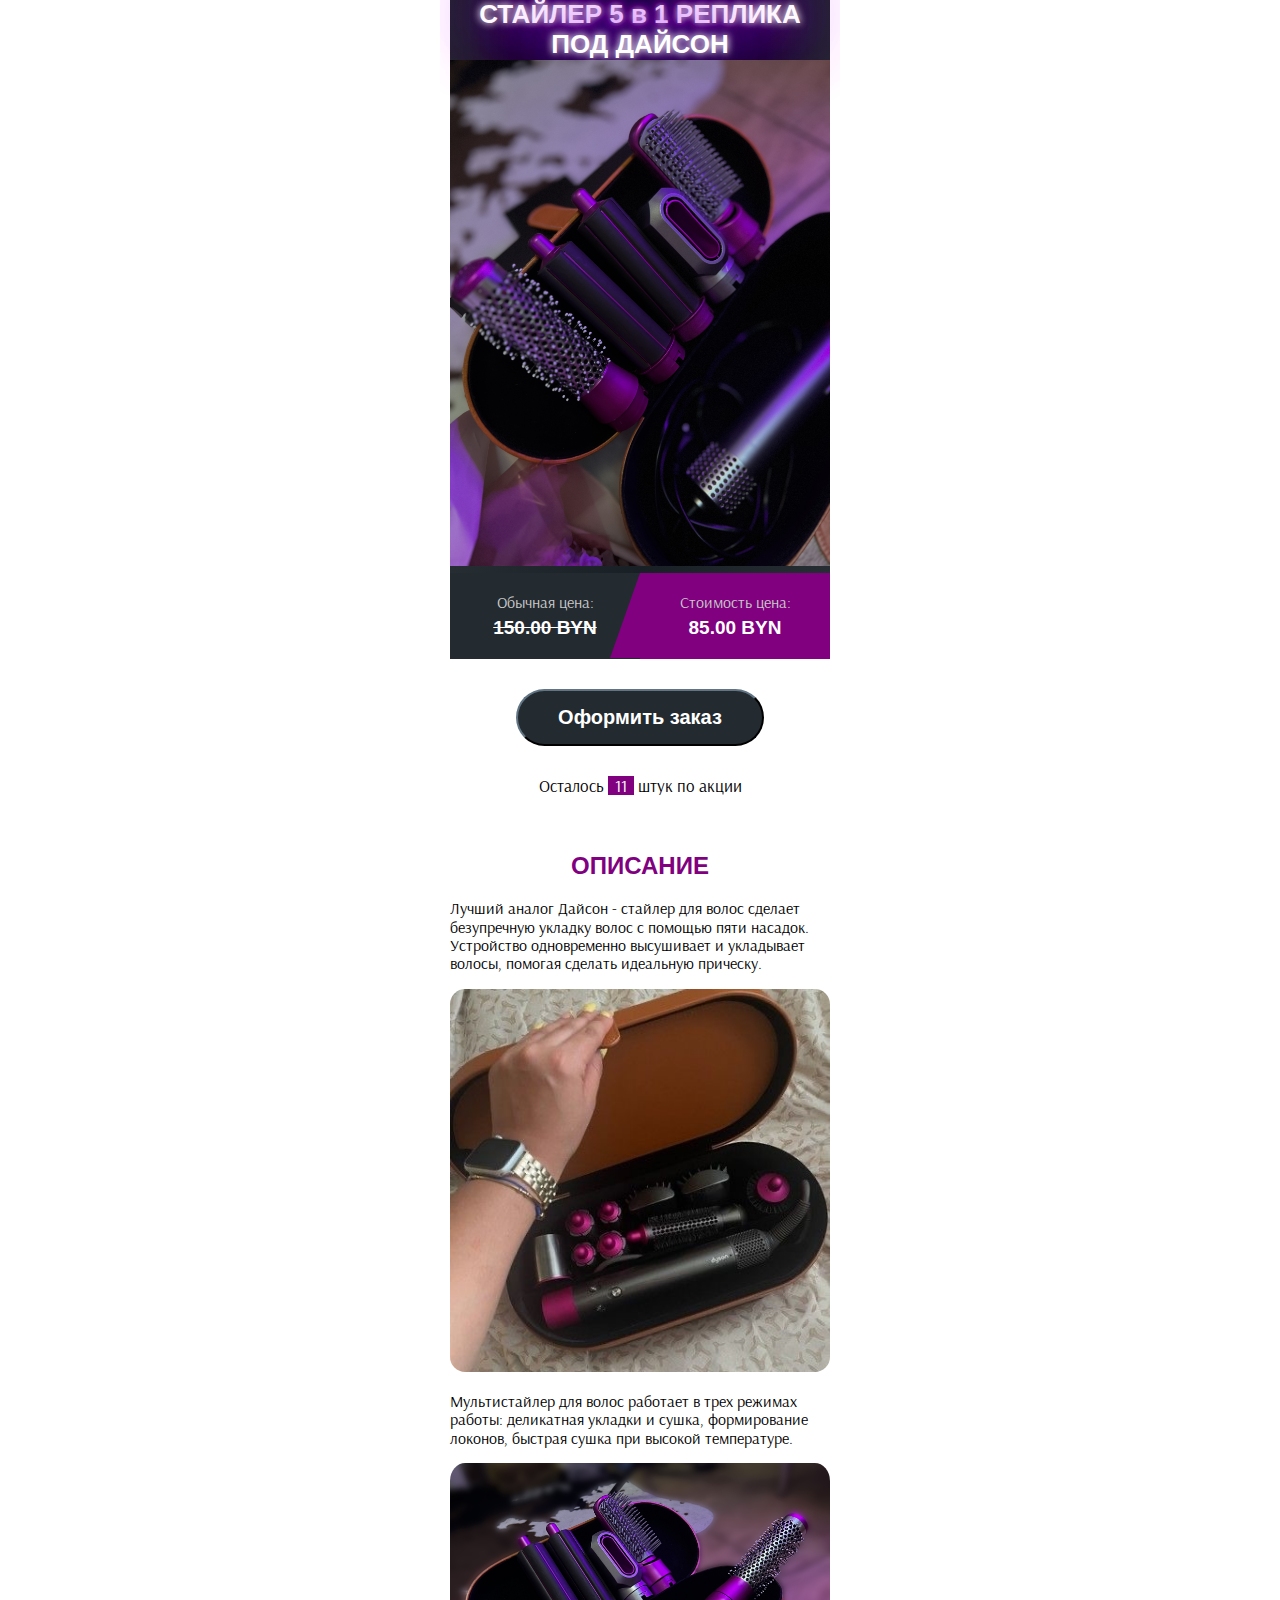
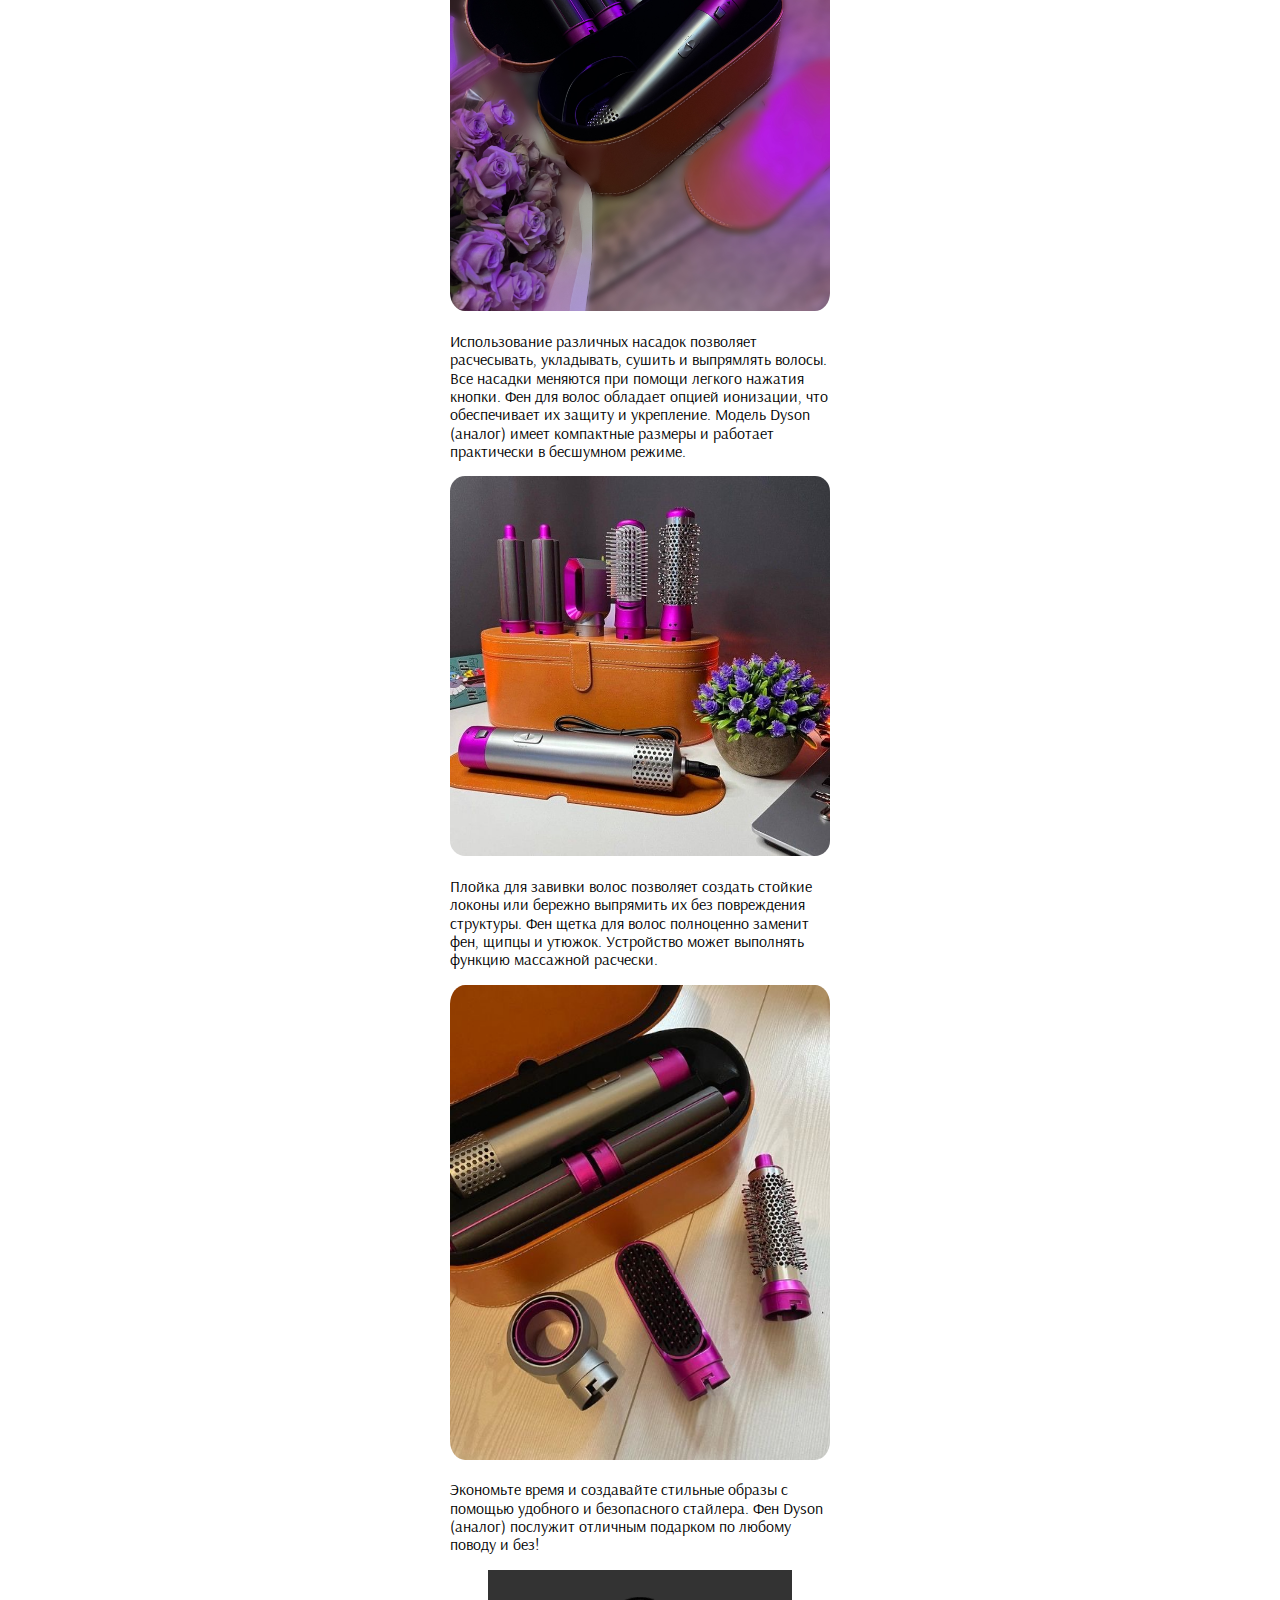
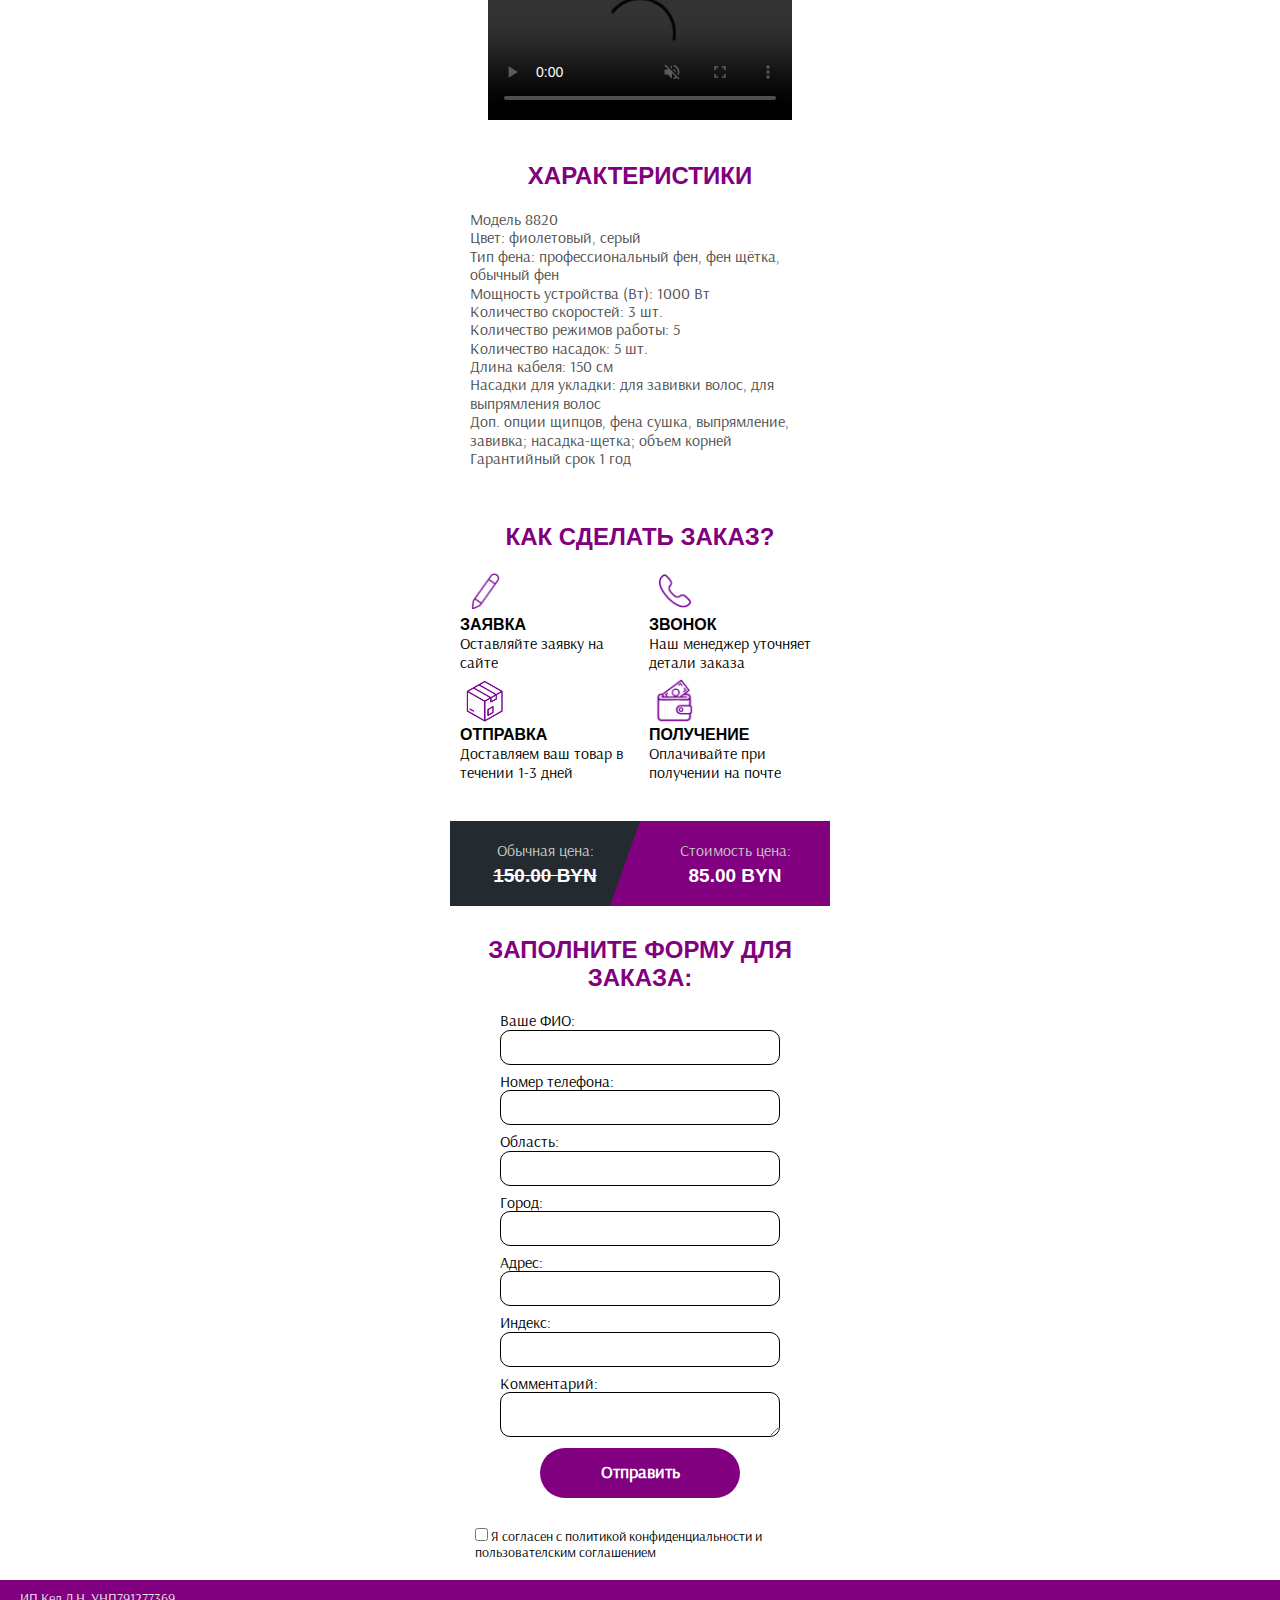
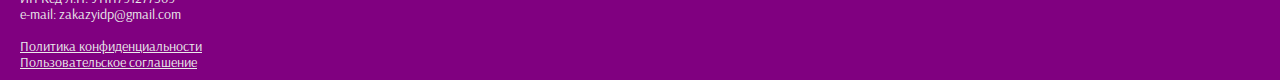
==== commit 2819adee: "Add files via upload" ====
--- a/index.html
+++ b/index.html
@@ -141,6 +141,9 @@
 
         <div class="connection" id="form">
             <div class="container">
+
+                <h2 class="connection__title">ЗАПОЛНИТЕ ФОРМУ ДЛЯ ЗАКАЗА:</h2>
+
                 <form  action="https://api.web3forms.com/submit" method="POST">
                     <!-- web3forms.com -->
                     <input
@@ -150,34 +153,95 @@
                     />
 
                     <div class="connection__form">
-                    <input
-                    class="connection__input"
-                    type="text"
-                    name="name"
-                    required
-                    autocomplete="off"
-                    placeholder="Ваше имя"
-                  /></div> <br>
-
-                  <div class="connection__form">
-                  <input
-                    class="connection__input"
-                    type="number"
-                    name="number"
-                    required
-                    autocomplete="off"
-                    placeholder="Ваш номер телефона"
-                  /></div> <br>
-
-                  <div class="connection__el">
-                  <input
-                  class="connection__sent"
-                  type="submit"
-                  name="send"
-                  required
-                  autocomplete="off"
-                  value="Отправить"
-                /></div>
+                        <label for=""> Ваше ФИО: <br>
+                            <input
+                                class="connection__input"
+                                type="text"
+                                name="name"
+                                required
+                                autocomplete="off"
+                            />
+                        </label>
+                    </div> 
+
+                    <div class="connection__form">
+                        <label for="">Номер телефона: <br>
+                            <input
+                                class="connection__input"
+                                type="number"
+                                name="number"
+                                required
+                                autocomplete="off"
+                            />
+                        </label>
+                    </div> 
+
+                    <div class="connection__form">
+                        <label for="">Область: <br>
+                            <input
+                                class="connection__input"
+                                type="text"
+                                name="city"
+                                required
+                                autocomplete="off"
+                            />
+                        </label>
+                    </div> 
+
+                    <div class="connection__form">
+                        <label for="">Город: <br>
+                            <input
+                                class="connection__input"
+                                type="text"
+                                name="city"
+                                required
+                                autocomplete="off"
+                            />
+                        </label>
+                    </div> 
+
+                    <div class="connection__form">
+                        <label for="">Адрес: <br>
+                            <input
+                                class="connection__input"
+                                type="text"
+                                name="address"
+                                required
+                                autocomplete="off"
+                            />
+                        </label>
+                    </div> 
+
+                    <div class="connection__form">
+                        <label for=""> Индекс: <br>
+                            <input
+                                class="connection__input"
+                                type="number"
+                                name="index"
+                                required
+                                autocomplete="off"
+                            />
+                        </label>
+                    </div> 
+
+                    <div class="connection__form">
+                        <label for=""> Комментарий: <br>
+                            <textarea class="connection__textarea" name="comment" placeholder="" ></textarea>
+                        </label>
+                    </div>
+
+
+
+                    <div class="connection__el">
+                        <input
+                            class="connection__sent"
+                            type="submit"
+                            name="send"
+                            required
+                            autocomplete="off"
+                            value="Отправить"
+                        />
+                    </div>
                 </form>
             </div>
         </div>
--- a/style.css
+++ b/style.css
@@ -221,22 +221,45 @@
 /* connection */
 .connection {
   margin: 30px;
+  margin-top: 10px;
+}
+.connection__title {
+  text-align: center;
+  color: purple;
 }
 .connection__form {
   display: flex;
   justify-content: center;
 }
+.connection label {
+  font-family: "Arsenal";
+  padding-bottom: 7px;
+}
 .connection__input {
   font-family: "Arsenal";
   width: 280px;
-  height: 40px;
+  height: 35px;
   border: 1px solid;
   border-radius: 10px;
-  padding: 7px 50px;
+  padding: 0px 50px;
   text-align: center;
   background-color: #ffffffdf;
   font-size: 16px;
 }
+
+.connection__textarea {
+  font-family: "Arsenal";
+  width: 280px;
+  height: 45px;
+  border: 1px solid;
+  border-radius: 10px;
+  padding-left: 10px;
+  padding-top: 13px;
+  text-align: left;
+  background-color: #ffffffdf;
+  font-size: 15px;
+}
+
 .connection__el {
   text-align: center;
 }
@@ -314,7 +337,7 @@
     content: "";
     width: 0;
     height: 0;
-    border-bottom: 82.9px solid purple;
+    border-bottom: 82.4px solid purple;
     border-left: 30px solid transparent;
   }
   .size {
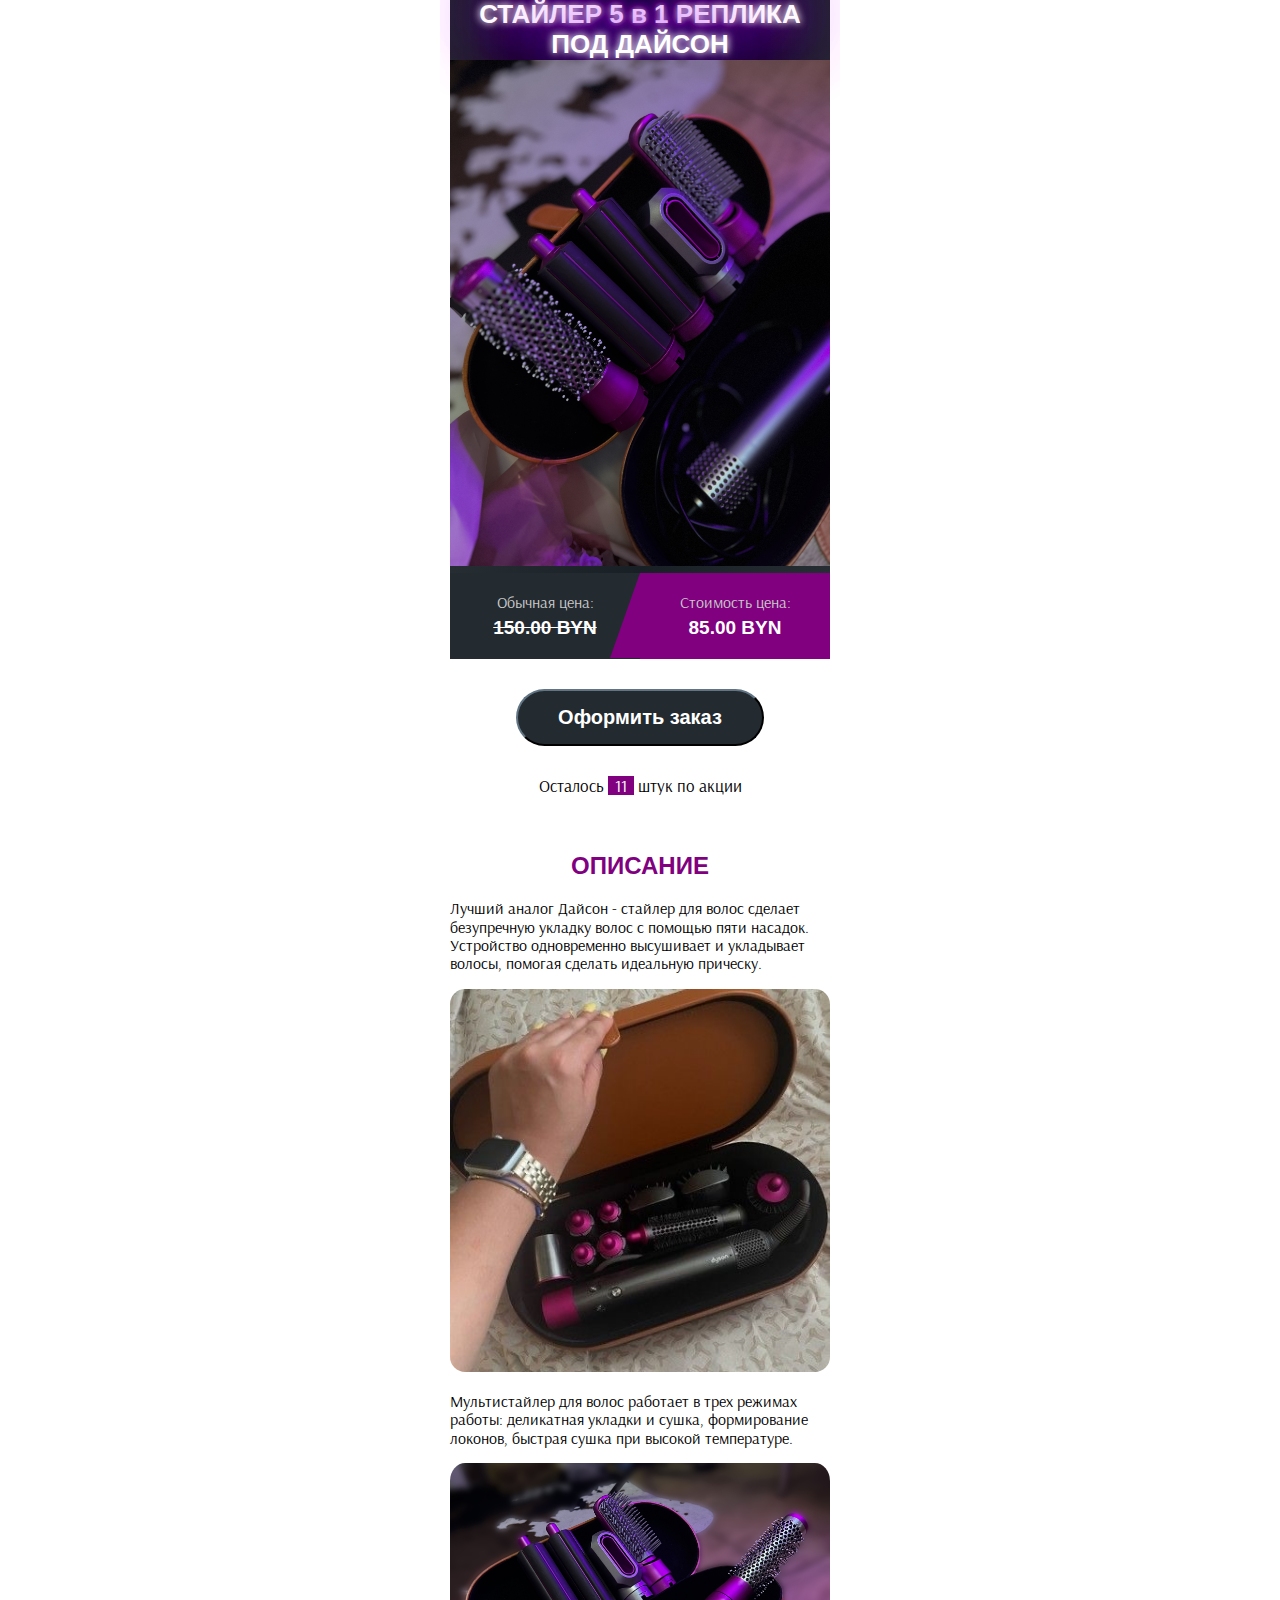
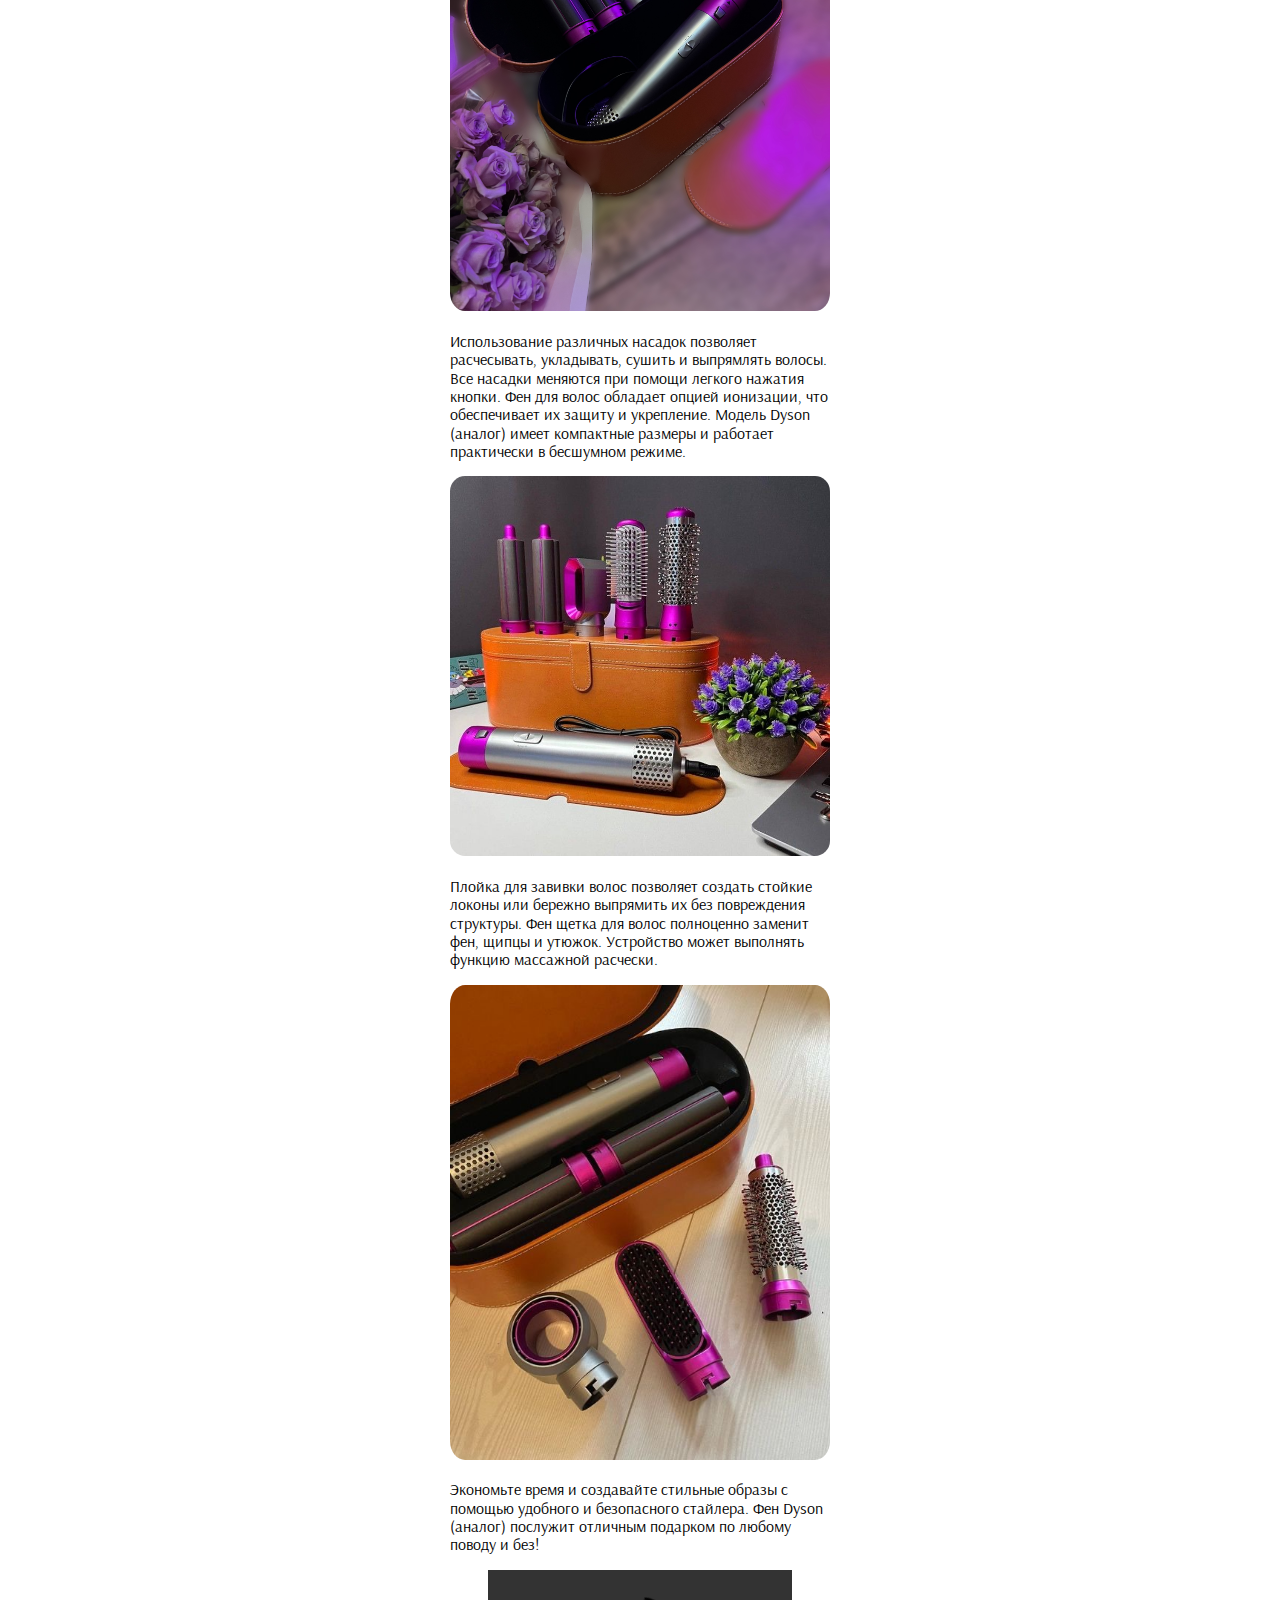
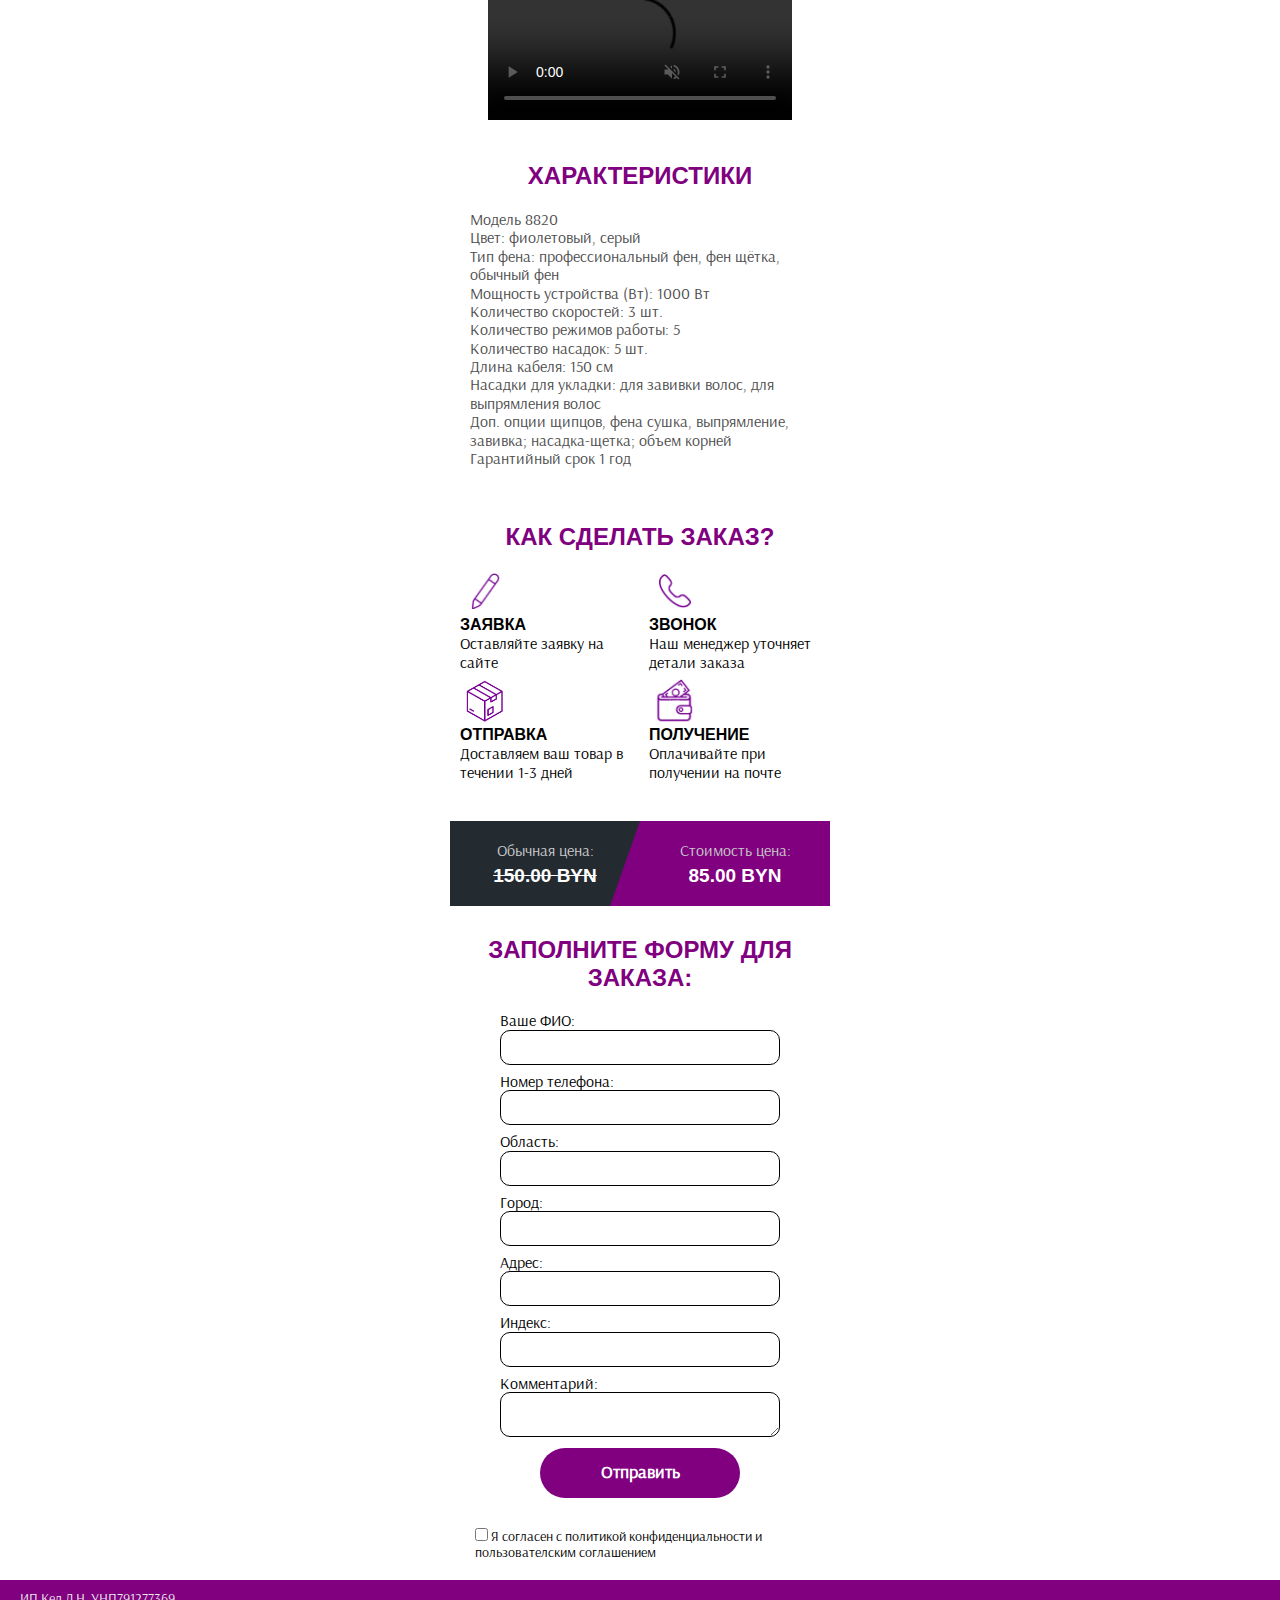
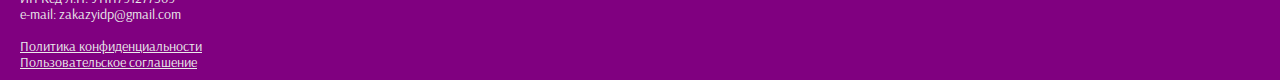
==== commit 12fc9020: "Add files via upload" ====
--- a/index.html
+++ b/index.html
@@ -3,7 +3,7 @@
 <head>
     <meta charset="UTF-8">
     <meta name="viewport" content="width=device-width, initial-scale=1.0">
-    <title>Document</title>
+    <title>СТАЙЛЕР 5 в 1 РЕПЛИКА ПОД ДАЙСОН</title>
 
     <link rel="stylesheet" href="normalize.css">
     <link rel="stylesheet" href="style.css">
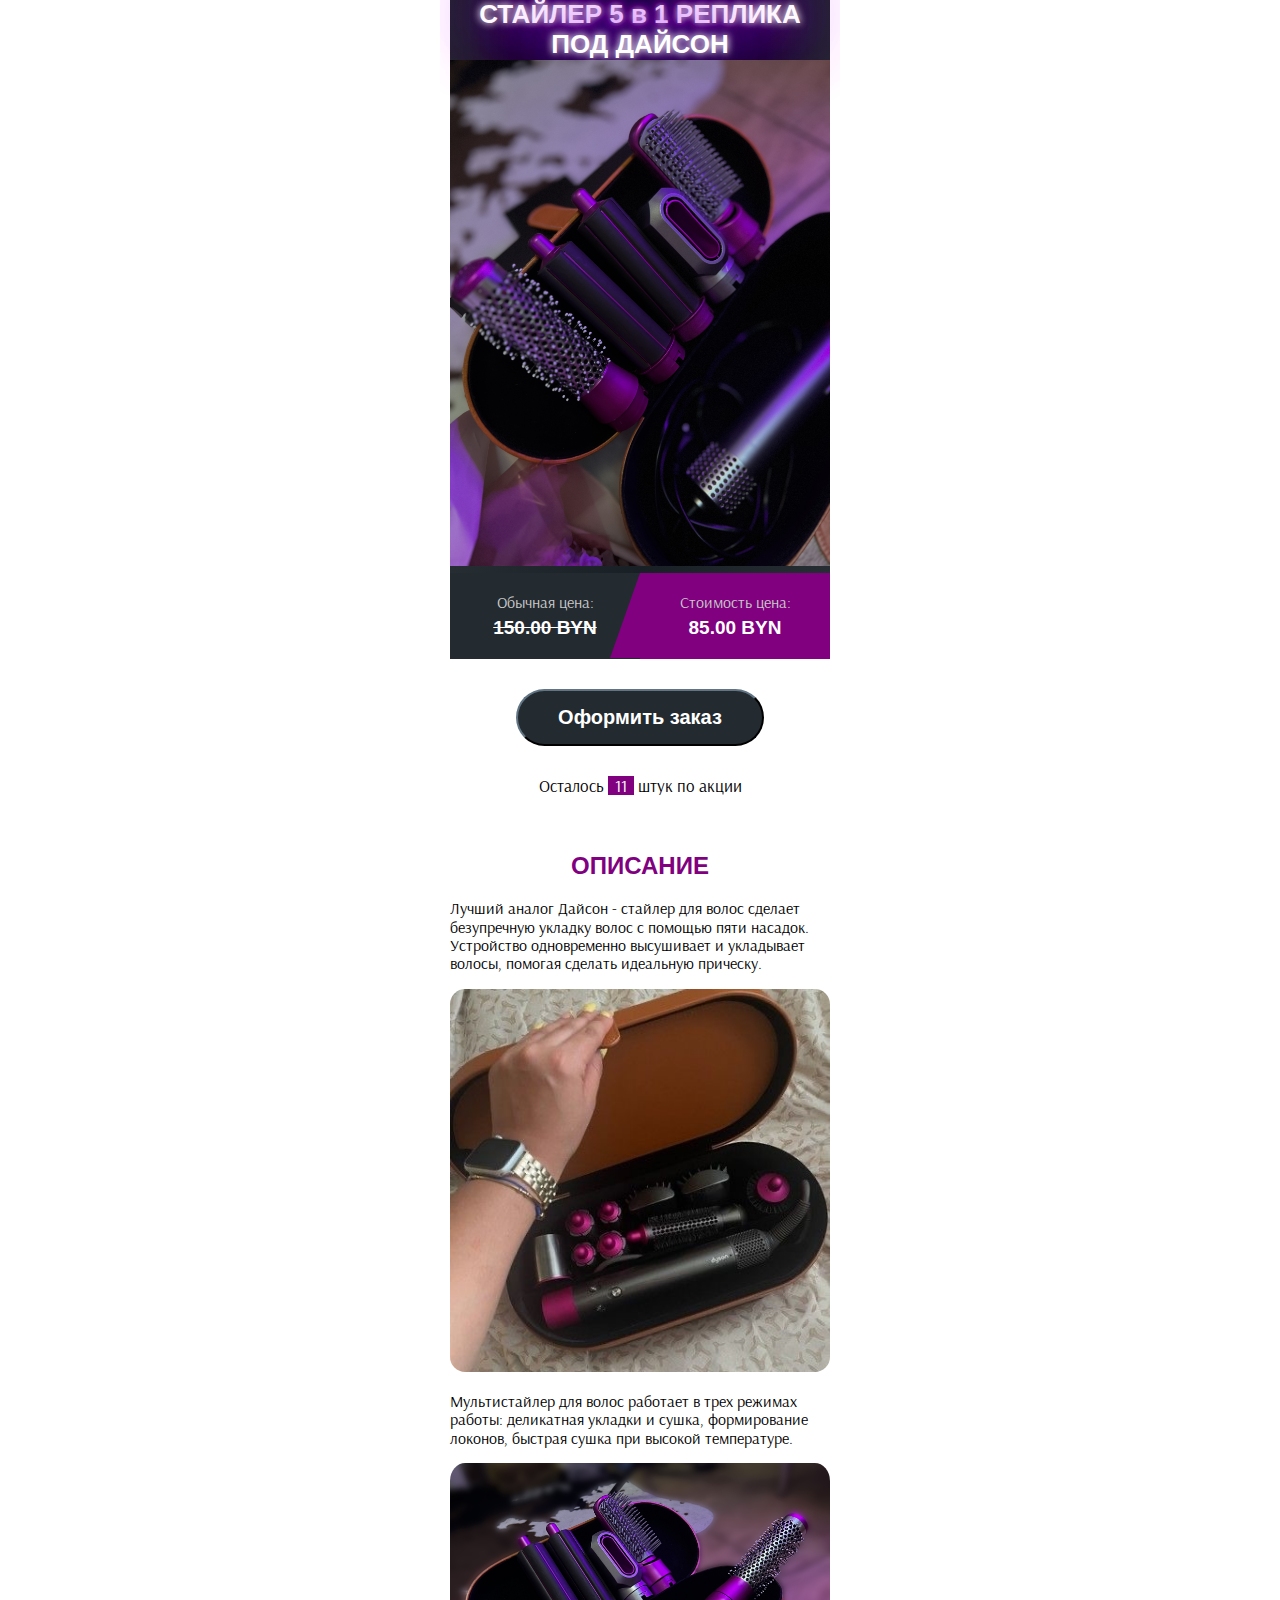
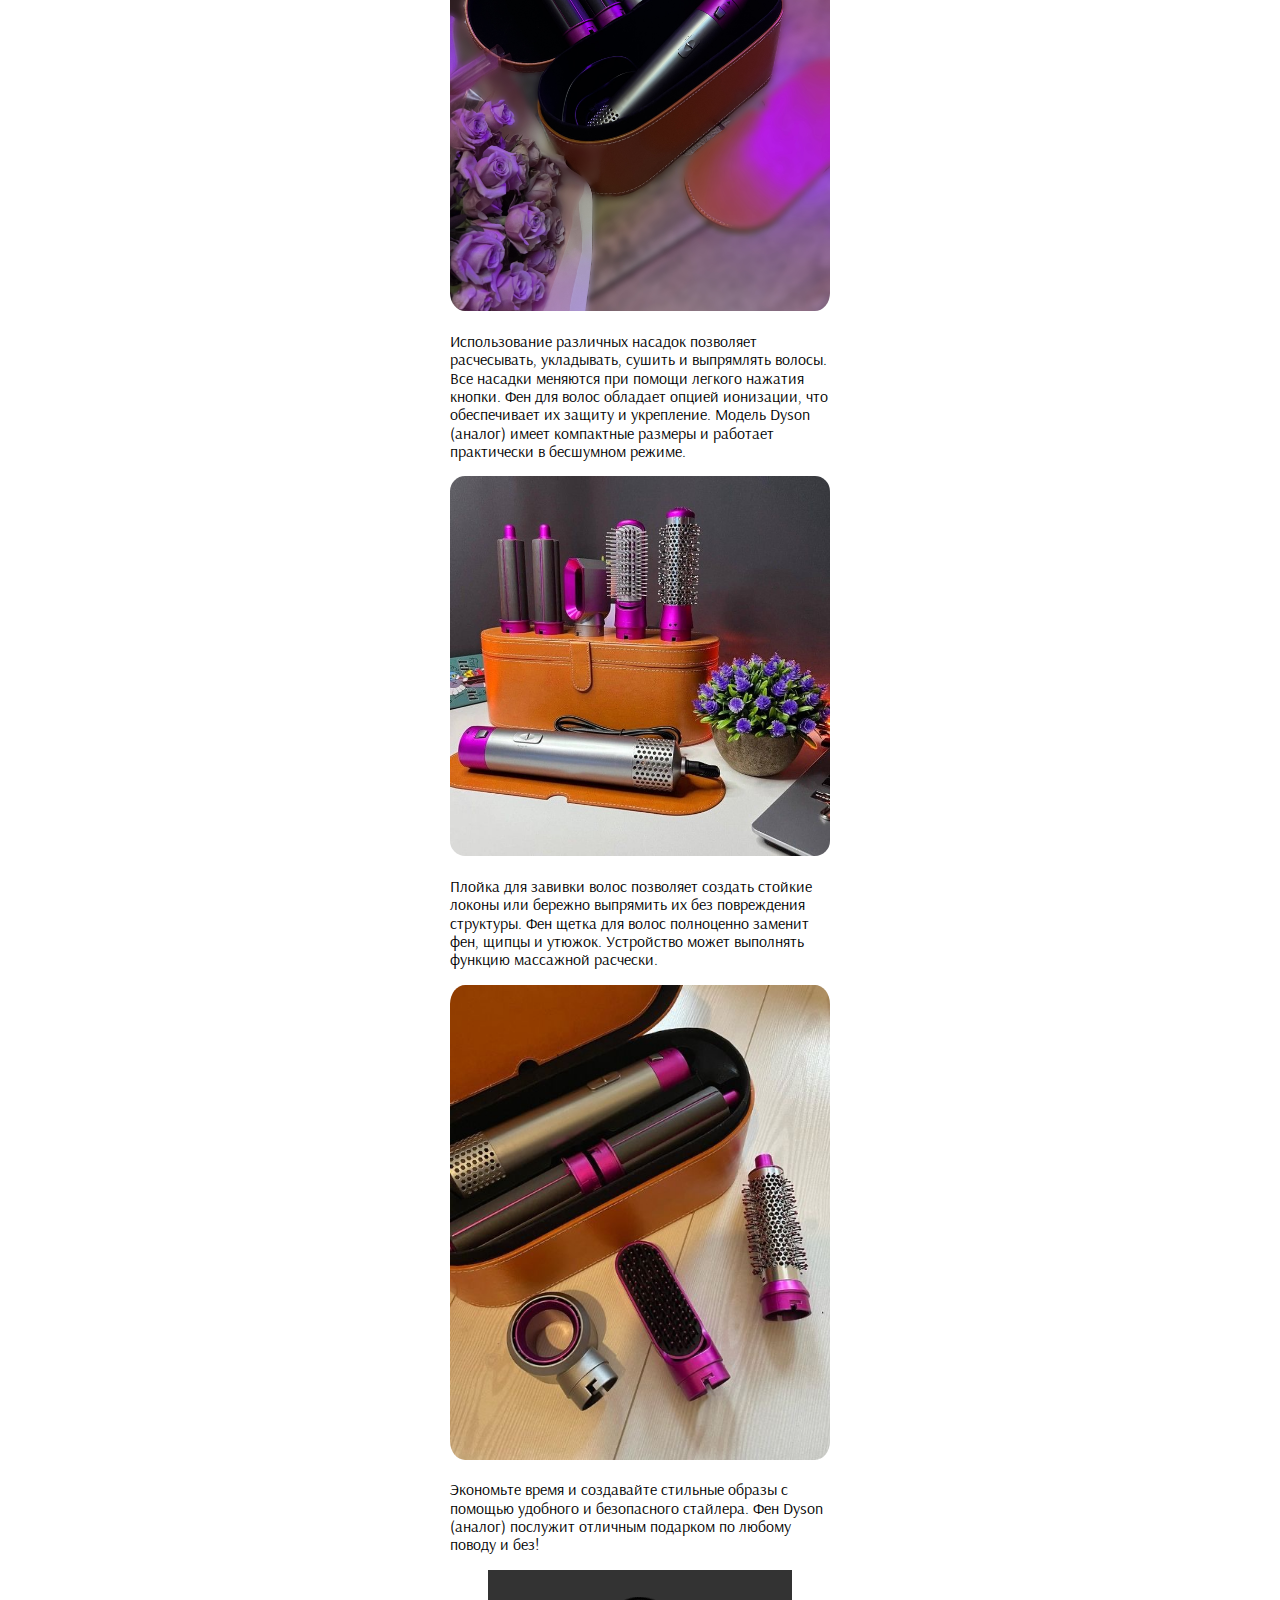
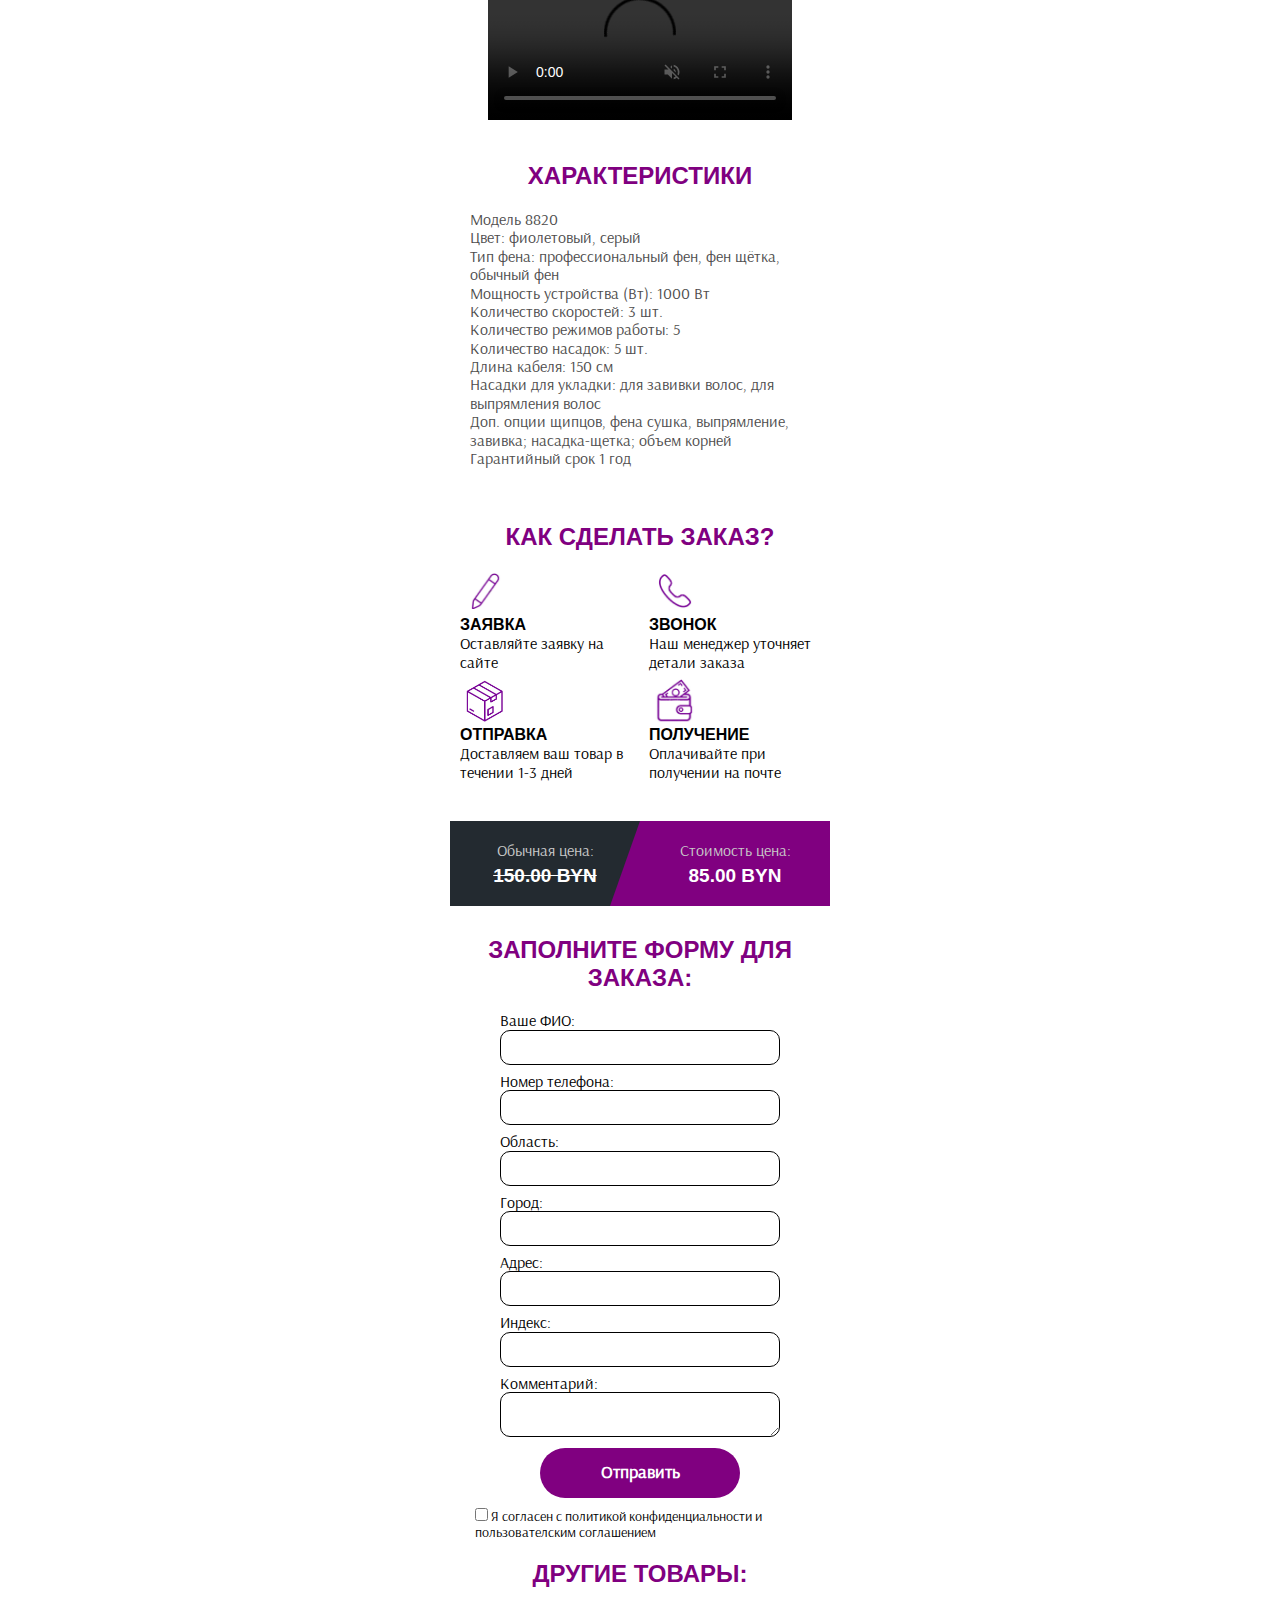
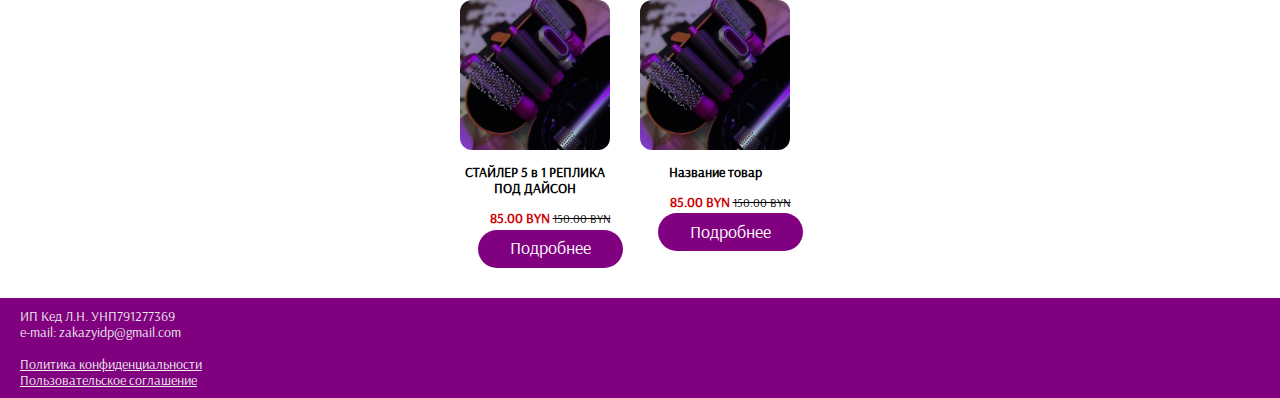
==== commit 010cbd79: "Add files via upload" ====
--- a/index.html
+++ b/index.html
@@ -257,6 +257,32 @@
         </div>
 
 
+               <div class="another">
+            <div class="container">
+                <h2 class="another__title">ДРУГИЕ ТОВАРЫ:</h2>
+                <div class="another__content">
+                    <div class="another__content-1">
+                        <div class="another__img-block"></div>
+                        <p class="another__subtitle">СТАЙЛЕР 5 в 1 РЕПЛИКА ПОД ДАЙСОН</p>
+                        <p class="another__price1">85.00 BYN <span class="another__price2">150.00 BYN</span></p>
+                        <div class="another__btn-block">
+                            <button class="another__btn"><a href="index.html">Подробнее</a></button>
+                        </div>
+                    </div>
+                    
+                    <div class="another__content-1">
+                        <div class="another__img-block"></div>
+                        <p class="another__subtitle">Название товар</p>
+                        <p class="another__price1">85.00 BYN <span class="another__price2">150.00 BYN</span></p>
+                        <div class="another__btn-block">
+                            <button class="another__btn"><a href="">Подробнее</a></button>
+                        </div>
+                    </div>
+                </div>
+            </div>
+        </div>
+
+
         <div class="footer">
             <div class="container"></div>
                 <p>ИП Кед Л.Н. УНП791277369</p>
--- a/style.css
+++ b/style.css
@@ -66,6 +66,9 @@
 }
 
 /* price */
+.price {
+  overflow: hidden; 
+}
 .main__price-content {
   width: 190px;
   text-align: center;
@@ -220,8 +223,7 @@
 
 /* connection */
 .connection {
-  margin: 30px;
-  margin-top: 10px;
+  margin: 10px 30px 10px 30px;
 }
 .connection__title {
   text-align: center;
@@ -290,6 +292,78 @@
   font-size: 14px;
 }
 
+/* another */
+.another {
+  margin-bottom: 20px;
+}
+.another__title {
+  color: purple;
+  text-align: center;
+  margin: 0;
+  padding-bottom: 3px;
+}
+.another__content {
+  display: grid;
+  grid-template-columns: 1fr 1fr;
+  border-color: grey;
+  padding: 10px;
+}
+.another__content-1 p {
+  text-align: center;
+  font-size: 14px;
+}
+.another__subtitle {
+  font-weight: 600;
+  width: 150px;
+}
+.another__img-block {
+  display: flex;
+  justify-content: center;
+  background-image: url(img/IMG_9817.jpeg);
+  background-repeat: no-repeat;
+  background-position: center;
+  background-size: cover;
+  width: 150px;
+  height: 150px;
+  border-radius: 8%;
+  overflow: hidden;
+}
+.another__img {
+  width: 150px;
+  height: 150px;
+  border-radius: 8%;
+  overflow: hidden;
+}
+.another__price1 {
+  margin-bottom: 3px;
+  margin-top: 0px;
+  color: rgb(204, 0, 0);
+  font-size: 18px;
+  font-weight: 600;
+}
+.another__price2 {
+  color: black;
+  font-weight: 100;
+  font-size: 12px;
+  text-decoration: line-through;
+}
+.another__btn-block {
+  display: flex;
+  justify-content: center;
+}
+.another__btn {
+  font-family: "Arsenal";
+  width: 145px;
+  height: 38px;
+  padding: 5px 0;
+  border-radius: 50px;
+  border: none;
+  background-color: purple;
+  color: #fff;
+  font-weight: 500;
+  font-size: 18px;
+}
+
 /* footer */
 .footer {
   font-family: "Arsenal";
